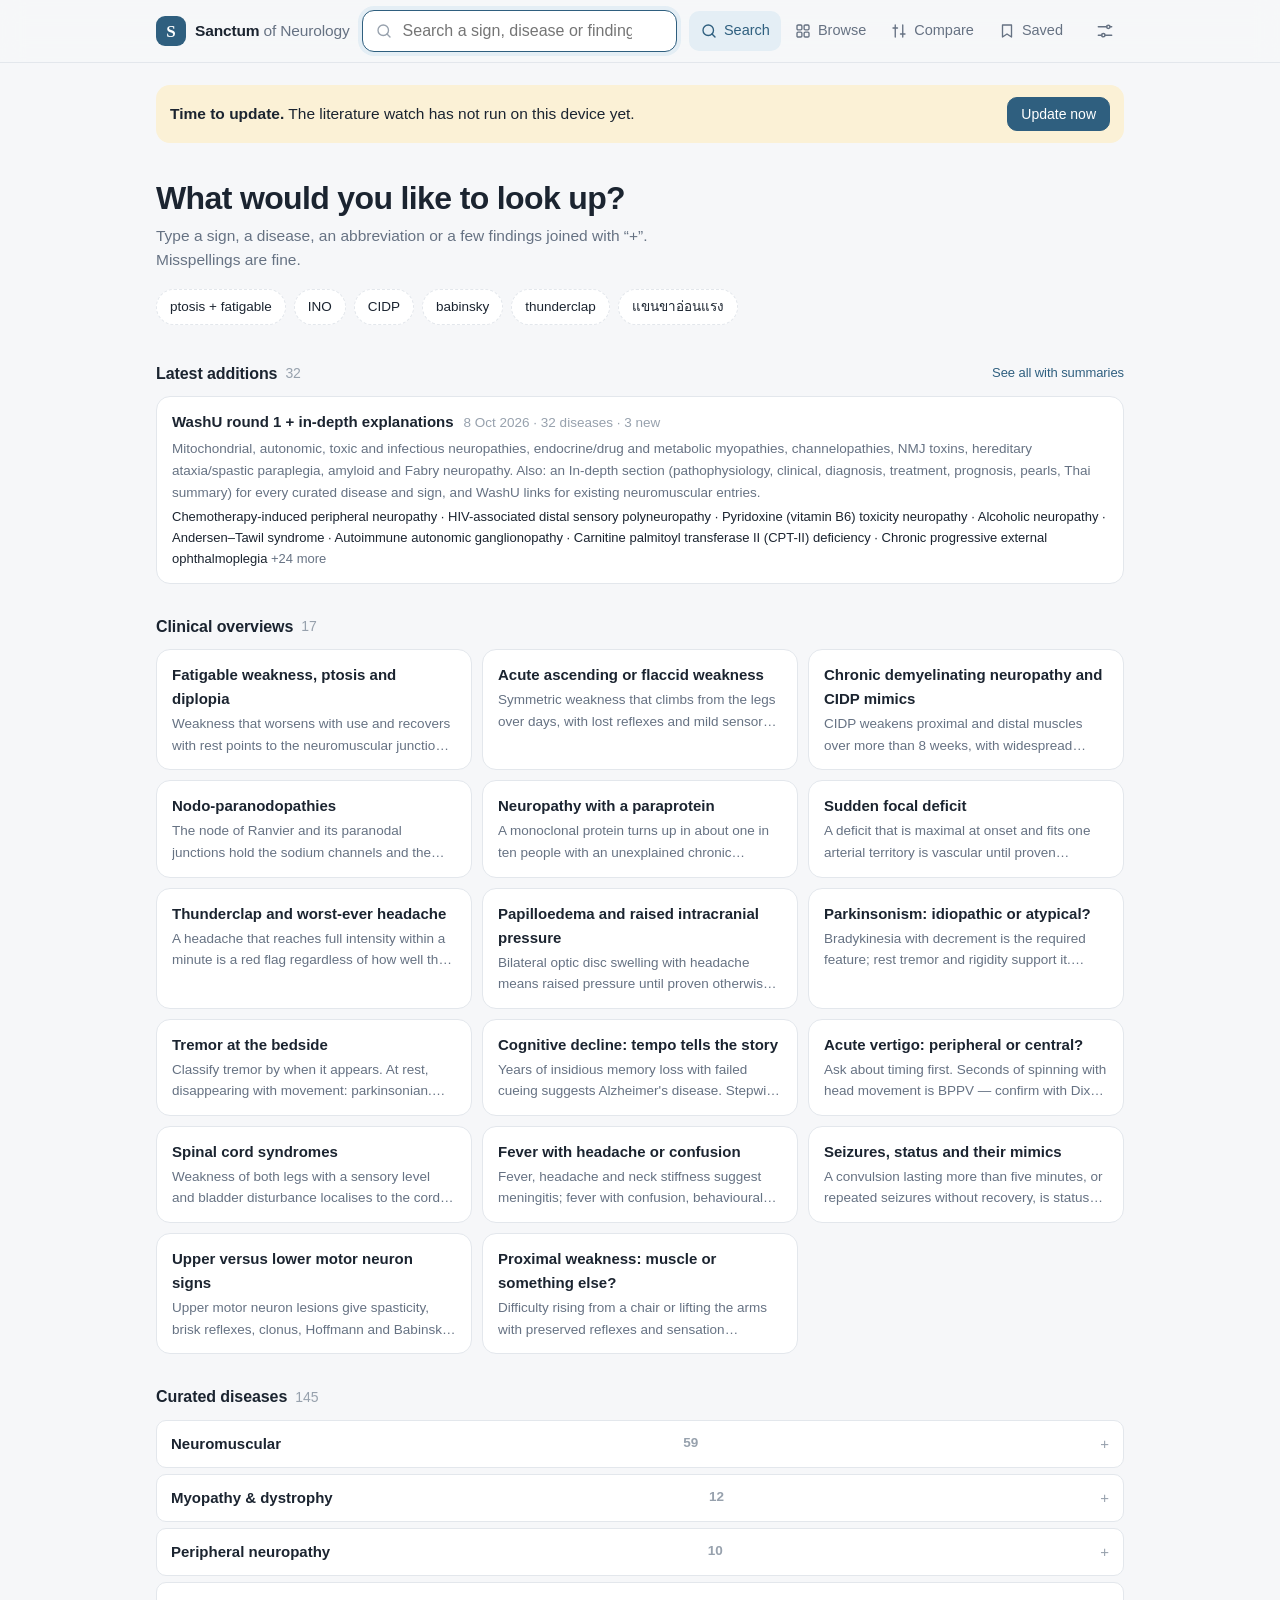
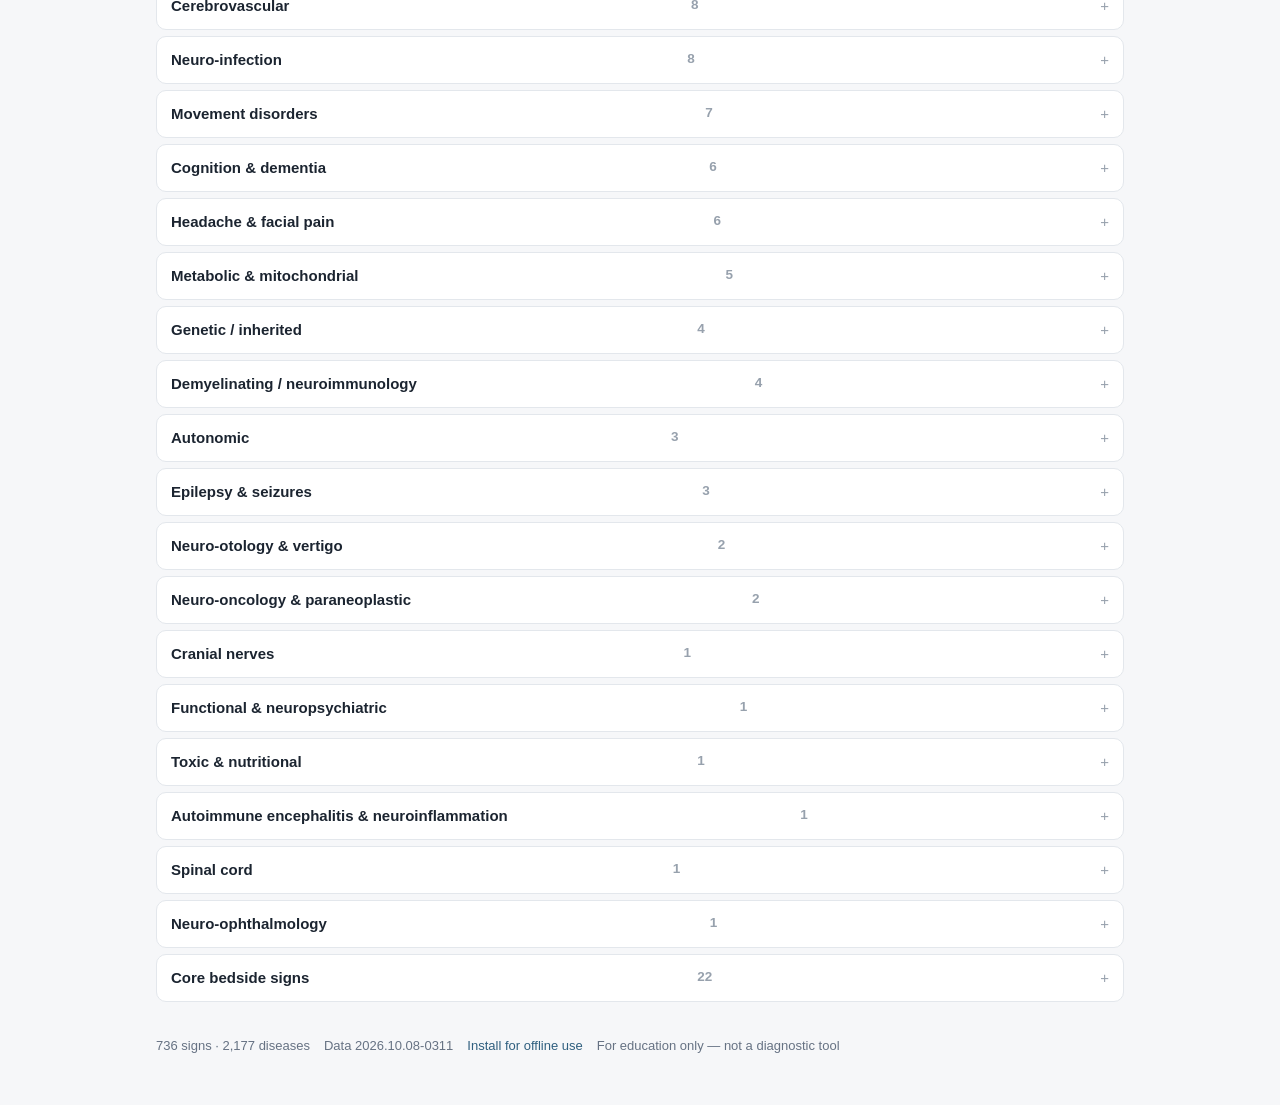
==== Sanctum-site/index.html @ b7eb8f16 "Add files via upload" ====
<!DOCTYPE html>
<html lang="en">
<head>
<meta charset="utf-8">
<meta name="viewport" content="width=device-width, initial-scale=1, viewport-fit=cover">
<title>Sanctum of Neurology</title>
<meta name="description" content="Fast offline lexicon of neurological signs and diseases: definitions, illustrative cases and differentials.">
<meta name="theme-color" content="#f6f7f9" media="(prefers-color-scheme: light)">
<meta name="theme-color" content="#111418" media="(prefers-color-scheme: dark)">
<link rel="manifest" href="manifest.webmanifest">
<link rel="icon" type="image/png" sizes="32x32" href="icons/favicon-32.png">
<link rel="apple-touch-icon" href="icons/apple-touch-icon.png">
<meta name="apple-mobile-web-app-capable" content="yes">
<meta name="mobile-web-app-capable" content="yes">
<meta name="apple-mobile-web-app-title" content="Sanctum">
<link rel="stylesheet" href="app.css">
</head>
<body>
<header class="top">
  <div class="wrap bar">
    <a class="logo" href="#/" aria-label="Sanctum of Neurology — home"><span class="mark" aria-hidden="true">S</span><span class="name">Sanctum<span class="of"> of Neurology</span></span></a>
    <div class="search" role="search">
      <svg class="sicon" viewBox="0 0 24 24" aria-hidden="true"><circle cx="11" cy="11" r="7"/><path d="m20 20-4-4"/></svg>
      <input id="q" type="search" placeholder="Search a sign, disease or findings…" autocomplete="off" autocapitalize="off" spellcheck="false" aria-label="Search the lexicon">
      <button class="clear" id="qclear" aria-label="Clear search" hidden>×</button>
    </div>
    <nav class="nav" aria-label="Sections">
      <a href="#/" data-v="home" class="on"><svg viewBox="0 0 24 24" aria-hidden="true"><circle cx="11" cy="11" r="7"/><path d="m20 20-4-4"/></svg><span>Search</span></a>
      <a href="#/browse/sys" data-v="browse"><svg viewBox="0 0 24 24" aria-hidden="true"><rect x="4" y="4" width="6.5" height="6.5" rx="1.5"/><rect x="13.5" y="4" width="6.5" height="6.5" rx="1.5"/><rect x="4" y="13.5" width="6.5" height="6.5" rx="1.5"/><rect x="13.5" y="13.5" width="6.5" height="6.5" rx="1.5"/></svg><span>Browse</span></a>
      <a href="#/compare" data-v="compare"><svg viewBox="0 0 24 24" aria-hidden="true"><path d="M7 4v16M17 4v16M4 8h6M14 16h6"/></svg><span>Compare</span><i class="n"></i></a>
      <a href="#/saved" data-v="saved"><svg viewBox="0 0 24 24" aria-hidden="true"><path d="M6 4h12v16l-6-4-6 4z"/></svg><span>Saved</span><i class="n"></i></a>
    </nav>
    <a id="alarm" class="alarm" href="#/new" hidden title="New diseases or signs found in recent literature"><svg viewBox="0 0 24 24" aria-hidden="true"><path d="M6 16V11a6 6 0 0 1 12 0v5l2 2H4z"/><path d="M10 20a2 2 0 0 0 4 0"/></svg><span class="txt">New entities!</span><b>0</b></a>
    <a class="iconbtn" href="#/about" data-v="about" title="Settings, updates and sources" aria-label="Settings and about"><svg viewBox="0 0 24 24" aria-hidden="true"><path d="M4 7h10M18 7h2M4 17h4M12 17h8"/><circle cx="16" cy="7" r="2"/><circle cx="10" cy="17" r="2"/></svg></a>
  </div>
</header>
<div class="wrap"><div id="banner" class="banner" hidden></div></div>
<main id="main" class="wrap"><p class="muted loading">Loading lexicon…</p></main>
<script src="app.js"></script>
</body>
</html>
---- Sanctum-site/app.css ----
/* Sanctum of Neurology — friendly, minimal. One reading column; quiet surfaces; colour only where it carries meaning.
   Accent stays Neuro Exam Assistant's slate blue so the two apps feel related. */
:root{
  --bg:#f6f7f9; --surface:#ffffff; --soft:#eef1f5; --soft2:#e6eaf0; --line:#e3e7ec; --ink:#1b2430; --mute:#667283; --faint:#97a1ad;
  --accent:#2f5f7f; --accent-ink:#ffffff; --accent-soft:#e4eef5; --mark:#fdf0bf;
  --draft:#946200; --draft-bg:#fbf1d6; --ok:#23744c; --ok-bg:#dcf2e5; --auto:#6b5ca5; --auto-bg:#eeebf8;
  --alarm:#d0442a; --alarm-ink:#ffffff; --alarm-soft:#fde8e2;
  --shadow:0 1px 2px rgba(20,35,55,.05),0 4px 16px rgba(20,35,55,.06);
  --font:-apple-system,BlinkMacSystemFont,"Segoe UI","Noto Sans Thai","Sarabun",Roboto,"Helvetica Neue",Arial,sans-serif;
  --r:14px; --r-sm:10px; --navh:0px; color-scheme:light;
}
@media (prefers-color-scheme:dark){:root:not([data-theme="light"]){
  --bg:#111418; --surface:#181d23; --soft:#20262e; --soft2:#29303a; --line:#2a313b; --ink:#e6eaef; --mute:#9aa5b2; --faint:#6d7884;
  --accent:#7db3d9; --accent-ink:#0f1418; --accent-soft:#1c2e3c; --mark:#574812;
  --draft:#efc46b; --draft-bg:#352a11; --ok:#86d6a7; --ok-bg:#15301f; --auto:#bdb0ee; --auto-bg:#28243d;
  --alarm:#ff7d60; --alarm-ink:#1a0d09; --alarm-soft:#3a1d16; --shadow:0 1px 2px rgba(0,0,0,.35),0 6px 18px rgba(0,0,0,.25); color-scheme:dark}}
:root[data-theme="dark"]{
  --bg:#111418; --surface:#181d23; --soft:#20262e; --soft2:#29303a; --line:#2a313b; --ink:#e6eaef; --mute:#9aa5b2; --faint:#6d7884;
  --accent:#7db3d9; --accent-ink:#0f1418; --accent-soft:#1c2e3c; --mark:#574812;
  --draft:#efc46b; --draft-bg:#352a11; --ok:#86d6a7; --ok-bg:#15301f; --auto:#bdb0ee; --auto-bg:#28243d;
  --alarm:#ff7d60; --alarm-ink:#1a0d09; --alarm-soft:#3a1d16; --shadow:0 1px 2px rgba(0,0,0,.35),0 6px 18px rgba(0,0,0,.25); color-scheme:dark}

*{box-sizing:border-box}
html,body{margin:0}
body{background:var(--bg);color:var(--ink);font:15.5px/1.6 var(--font);-webkit-text-size-adjust:100%;-webkit-font-smoothing:antialiased}
a{color:var(--accent);text-decoration:none}
a:hover{text-decoration:underline}
button,input,select{font:inherit;color:inherit}
:focus-visible{outline:2px solid var(--accent);outline-offset:2px;border-radius:6px}
[hidden]{display:none!important}
mark{background:var(--mark);color:inherit;border-radius:3px;padding:0 1px}
svg{width:20px;height:20px;fill:none;stroke:currentColor;stroke-width:1.8;stroke-linecap:round;stroke-linejoin:round;flex:none}
.wrap{max-width:1000px;margin:0 auto;padding-inline:16px}
.muted{color:var(--mute)} .small{font-size:13.5px} .faint{color:var(--faint)}

/* ---------------- header ---------------- */
.top{position:sticky;top:env(safe-area-inset-top,0px);z-index:30;background:color-mix(in srgb,var(--bg) 88%,transparent);backdrop-filter:saturate(1.4) blur(12px);-webkit-backdrop-filter:saturate(1.4) blur(12px);border-bottom:1px solid var(--line)}
.bar{display:flex;align-items:center;gap:12px;padding-block:10px}
.logo{display:flex;align-items:center;gap:9px;color:var(--ink);font-weight:650;letter-spacing:-.01em;white-space:nowrap;text-decoration:none!important}
.logo .mark{width:30px;height:30px;border-radius:9px;background:var(--accent);color:var(--accent-ink);display:grid;place-items:center;font:700 17px/1 Georgia,"Times New Roman",serif}
.logo .of{color:var(--mute);font-weight:500}
.search{position:relative;flex:1;min-width:0}
.search .sicon{position:absolute;left:13px;top:50%;transform:translateY(-50%);color:var(--faint);width:18px;height:18px;pointer-events:none}
.search input{width:100%;height:42px;border:1px solid var(--line);border-radius:12px;background:var(--surface);padding:0 40px 0 40px;font-size:16px;transition:border-color .15s,box-shadow .15s}
.search input:focus{outline:none;border-color:var(--accent);box-shadow:0 0 0 4px var(--accent-soft)}
.search input::-webkit-search-cancel-button{-webkit-appearance:none;appearance:none}
.search .clear{position:absolute;right:5px;top:5px;width:32px;height:32px;border:0;border-radius:8px;background:transparent;color:var(--mute);font-size:20px;cursor:pointer}
.search .clear:hover{background:var(--soft)}
.nav{display:flex;gap:2px}
.nav a{position:relative;display:flex;align-items:center;gap:6px;padding:8px 11px;border-radius:10px;color:var(--mute);font-size:14.5px;font-weight:500;text-decoration:none!important;white-space:nowrap}
.nav a svg{width:18px;height:18px}
.nav a:hover{background:var(--soft);color:var(--ink)}
.nav a.on{color:var(--accent);background:var(--accent-soft)}
.nav .n:empty{display:none}
.nav .n{font-style:normal;font-size:11px;font-weight:650;min-width:18px;height:18px;padding:0 5px;border-radius:9px;background:var(--accent);color:var(--accent-ink);display:inline-grid;place-items:center}
.iconbtn{width:38px;height:38px;border-radius:10px;display:grid;place-items:center;color:var(--mute);flex:none}
.iconbtn:hover,.iconbtn.on{background:var(--soft);color:var(--ink)}
.alarm{display:inline-flex;align-items:center;gap:6px;height:34px;padding:0 10px 0 9px;border-radius:17px;background:var(--alarm);color:var(--alarm-ink);font-size:13px;font-weight:650;white-space:nowrap;text-decoration:none!important;flex:none}
.alarm svg{width:17px;height:17px}
.alarm b{background:var(--alarm-ink);color:var(--alarm);border-radius:9px;padding:0 6px;font-size:11.5px;line-height:18px}
@media (prefers-reduced-motion:no-preference){.alarm svg{animation:ring 2.4s ease-in-out infinite;transform-origin:50% 10%}}
@keyframes ring{0%,80%,100%{transform:rotate(0)}84%{transform:rotate(12deg)}88%{transform:rotate(-10deg)}92%{transform:rotate(6deg)}}

/* phone: two-row header, nav moves to a bottom bar */
@media (max-width:760px){
  :root{--navh:60px}
  .top{backdrop-filter:none;-webkit-backdrop-filter:none;background:var(--bg)}   /* a filtered header would trap the fixed bottom bar */
  .bar{flex-wrap:wrap;row-gap:8px}
  .logo .of{display:none}
  .logo{flex:1}
  .search{order:5;flex-basis:100%}
  .alarm .txt{display:none}
  .nav{position:fixed;left:0;right:0;bottom:0;z-index:40;justify-content:space-around;gap:0;background:color-mix(in srgb,var(--surface) 94%,transparent);backdrop-filter:blur(12px);-webkit-backdrop-filter:blur(12px);border-top:1px solid var(--line);padding:6px 6px calc(6px + env(safe-area-inset-bottom,0px))}
  .nav a{flex-direction:column;gap:2px;padding:5px 4px;font-size:11.5px;flex:1;align-items:center;border-radius:10px}
  .nav a.on{background:transparent}
  .nav a svg{width:22px;height:22px}
  .nav .n{position:absolute;top:1px;left:calc(50% + 6px)}
  main{padding-bottom:calc(var(--navh) + 30px + env(safe-area-inset-bottom,0px))!important}
}

/* ---------------- generic ---------------- */
main{padding-block:22px 48px}
.loading{padding:40px 0;text-align:center}
.btn{display:inline-flex;align-items:center;gap:6px;border:1px solid var(--line);background:var(--surface);border-radius:10px;padding:7px 13px;cursor:pointer;font-size:14px;font-weight:500;color:var(--ink);text-decoration:none!important;line-height:1.3}
.btn:hover{border-color:var(--faint)}
.btn svg{width:16px;height:16px}
.btn.primary{background:var(--accent);color:var(--accent-ink);border-color:var(--accent)}
.btn.on{background:var(--accent-soft);border-color:transparent;color:var(--accent)}
.btn.ghost{border-color:transparent;background:transparent;color:var(--mute)}
.btn.ghost:hover{background:var(--soft);color:var(--ink)}
.btn:disabled{opacity:.55;cursor:default}
.actions{display:flex;gap:8px;flex-wrap:wrap;align-items:center}
.chips{display:flex;flex-wrap:wrap;gap:6px}
.chip{display:inline-flex;align-items:center;gap:5px;font-size:13.5px;line-height:1.3;padding:5px 11px;border-radius:999px;background:var(--soft);color:var(--ink);border:0;max-width:100%;text-decoration:none!important;text-align:left}
a.chip:hover,button.chip:hover{background:var(--accent-soft);color:var(--accent)}
button.chip{cursor:pointer}
button.chip.auto{background:transparent;box-shadow:inset 0 0 0 1px var(--line)}
.tag{font-size:12.5px;color:var(--mute);font-weight:500}
.st{display:inline-flex;align-items:center;gap:5px;font-size:12px;font-weight:550;padding:2px 8px;border-radius:999px;white-space:nowrap;line-height:1.5}
.st.draft{background:var(--draft-bg);color:var(--draft)}
.st.reviewed{background:var(--ok-bg);color:var(--ok)}
.st.auto{background:var(--auto-bg);color:var(--auto)}
.st.cur{background:var(--accent-soft);color:var(--accent)}
.dot{width:7px;height:7px;border-radius:50%;background:currentColor;display:inline-block;flex:none}
h2.sec{font-size:16px;font-weight:650;margin:30px 0 10px;display:flex;align-items:center;gap:8px;flex-wrap:wrap;letter-spacing:-.005em}
h2.sec .count{font-weight:500;color:var(--faint);font-size:14px}
h2.sec:first-child{margin-top:0}
.card{background:var(--surface);border:1px solid var(--line);border-radius:var(--r);padding:16px 18px;min-width:0}
.seg{display:inline-flex;gap:2px;padding:3px;border-radius:11px;background:var(--soft);flex-wrap:wrap}
.seg button{border:0;background:transparent;padding:5px 12px;border-radius:8px;cursor:pointer;font-size:13.5px;font-weight:500;color:var(--mute)}
.seg button.on{background:var(--surface);color:var(--ink);box-shadow:0 1px 2px rgba(0,0,0,.08)}
.empty{padding:34px 12px;color:var(--mute);text-align:center}
details>summary{cursor:pointer;list-style:none}
details>summary::-webkit-details-marker{display:none}
.more-toggle{color:var(--accent);font-size:14px;font-weight:500}
code{font:13px ui-monospace,"SF Mono",Menlo,Consolas,monospace;background:var(--soft);padding:1px 6px;border-radius:5px;word-break:break-all}
.grid2{display:grid;grid-template-columns:repeat(auto-fit,minmax(min(100%,290px),1fr));gap:12px}
.banner{display:flex;gap:10px;align-items:center;flex-wrap:wrap;background:var(--accent-soft);border-radius:var(--r);padding:10px 14px;margin-top:14px}
.banner .sp{flex:1}

/* ---------------- home ---------------- */
.hello{padding:18px 0 6px}
.hello h1{font-size:clamp(24px,4.5vw,32px);line-height:1.2;margin:0 0 6px;letter-spacing:-.02em;font-weight:700;text-wrap:balance}
.hello p{margin:0 0 16px;color:var(--mute);max-width:60ch}
.tries{display:flex;flex-wrap:wrap;gap:8px}
.tries button{border:1px dashed var(--line);background:var(--surface);border-radius:999px;padding:6px 13px;cursor:pointer;font-size:13.5px;color:var(--ink)}
.tries button:hover{border-style:solid;border-color:var(--accent);color:var(--accent)}
.alarmbar,.remindbar{display:flex;align-items:center;gap:10px;flex-wrap:wrap;border-radius:var(--r);padding:12px 14px;margin-bottom:18px}
.alarmbar{background:var(--alarm-soft);color:var(--ink)}
.alarmbar b{color:var(--alarm)}
.alarmbar .dot{color:var(--alarm)}
.remindbar{background:var(--draft-bg)}
.alarmbar .sp,.remindbar .sp{flex:1}
.alarmbar .msg,.remindbar>span:first-child{flex:1 1 240px}
.alarmbar .msg .dot{margin-right:2px;vertical-align:middle}
@media (prefers-reduced-motion:no-preference){.alarmbar .dot{animation:pulse 1.4s ease-in-out infinite}}
@keyframes pulse{50%{opacity:.25}}
.arts{display:grid;grid-template-columns:repeat(auto-fill,minmax(min(100%,280px),1fr));gap:10px}
.art{display:block;background:var(--surface);border:1px solid var(--line);border-radius:var(--r);padding:13px 15px;color:var(--ink);text-decoration:none!important;transition:border-color .15s,transform .15s}
.art:hover{border-color:var(--accent)}
.art b{display:block;font-size:15px;font-weight:600;margin-bottom:2px}
.art span{font-size:13.5px;color:var(--mute);display:-webkit-box;-webkit-line-clamp:2;-webkit-box-orient:vertical;overflow:hidden}
.topics{display:flex;flex-direction:column;gap:6px}
.topics details{background:var(--surface);border:1px solid var(--line);border-radius:var(--r-sm)}
.topics summary{padding:11px 14px;display:flex;justify-content:space-between;gap:10px;font-weight:550;font-size:15px}
.topics summary::after{content:"+";color:var(--faint);font-weight:400}
.topics details[open] summary::after{content:"–"}
.topics .chips{padding:0 14px 14px}
.homefoot{margin-top:34px;font-size:13px;color:var(--mute);display:flex;flex-wrap:wrap;gap:6px 14px}

/* ---------------- results ---------------- */
.rescols{display:grid;grid-template-columns:3fr 2fr;gap:22px;align-items:start}
@media (max-width:760px){.rescols{grid-template-columns:1fr}.rescols.one .rescol:not(.show){display:none}}
.restabs{display:none;margin-bottom:12px}
@media (max-width:760px){.restabs{display:inline-flex}}
.res{list-style:none;margin:0;padding:0;display:flex;flex-direction:column;gap:8px}
.res a.item{display:block;background:var(--surface);border:1px solid var(--line);border-radius:var(--r);padding:12px 14px;color:inherit;text-decoration:none!important;min-width:0;transition:border-color .12s,box-shadow .12s}
.res a.item:hover,.res a.item.sel{border-color:var(--accent);box-shadow:var(--shadow)}
.item .nm{font-size:15.5px;font-weight:600;display:flex;gap:8px;align-items:baseline;flex-wrap:wrap;line-height:1.35}
.item .sn{font-size:14px;color:var(--mute);margin-top:3px;display:-webkit-box;-webkit-line-clamp:2;-webkit-box-orient:vertical;overflow:hidden}
.item .ref{margin-top:7px;font-size:12.5px;color:var(--mute);display:flex;gap:6px;align-items:baseline;min-width:0}
.item .ref .rt{display:-webkit-box;-webkit-line-clamp:2;-webkit-box-orient:vertical;overflow:hidden;min-width:0}
.reftag{font-size:11px;font-weight:650;background:var(--accent-soft);color:var(--accent);border-radius:5px;padding:1px 6px;flex:none}
.dym{font-size:14px;margin:0 0 12px;color:var(--mute)}
.more{margin-top:10px}
.summary{background:var(--surface);border:1px solid var(--line);border-radius:var(--r);padding:16px 18px;margin-bottom:22px;box-shadow:var(--shadow)}
.sumhead{display:flex;align-items:center;gap:8px;flex-wrap:wrap}
.sumhead .sp{flex:1}
.summary h2{font-size:20px;line-height:1.3;margin:8px 0 6px;letter-spacing:-.01em;text-wrap:balance}
.summary p{margin:0 0 9px;max-width:72ch}
.summary p.th{color:var(--mute)}
.summary ul{margin:0 0 9px;padding-left:20px;max-width:72ch}
.summary .chips{margin:10px 0 2px}
.summary details summary{margin:2px 0 8px}
.sumrefs{display:flex;gap:8px;align-items:flex-start;margin-top:12px;font-size:13px;color:var(--mute)}
.sumrefs ul{margin:0;padding-left:16px}
.sumbar{margin-bottom:12px}

/* ---------------- entry ---------------- */
.entry{display:grid;grid-template-columns:minmax(0,1fr) 180px;gap:36px;align-items:start}
@media (max-width:860px){.entry{grid-template-columns:minmax(0,1fr)}.rail{display:none}}
.ehead{display:flex;flex-direction:column;gap:8px}
.crumb{font-size:13.5px;color:var(--mute);display:flex;gap:6px;flex-wrap:wrap;align-items:center}
.ehead h1{font-size:clamp(26px,5vw,34px);line-height:1.15;margin:0;letter-spacing:-.02em;font-weight:700;text-wrap:balance}
.aka{font-size:14px;color:var(--mute)}
.ehead .actions{margin-top:4px}
.toolrow{display:flex;justify-content:space-between;align-items:center;gap:10px;flex-wrap:wrap;margin-top:18px}
.def{font-size:17px;line-height:1.65;margin:12px 0 0;max-width:68ch}
.jump{display:flex;gap:6px;flex-wrap:wrap;margin:18px 0 0;padding-bottom:2px}
.jump button{border:0;background:transparent;color:var(--mute);font-size:13.5px;padding:4px 10px;border-radius:8px;cursor:pointer}
.jump button:hover{background:var(--soft);color:var(--ink)}
.glance{display:grid;grid-template-columns:auto 1fr;gap:10px 18px;background:var(--surface);border:1px solid var(--line);border-radius:var(--r);padding:14px 18px;align-items:baseline}
.glance dt{font-size:13.5px;color:var(--mute);display:flex;gap:6px;align-items:center;white-space:nowrap}
.glance dd{margin:0;min-width:0}
@media (max-width:480px){.glance{grid-template-columns:1fr;gap:2px}.glance dd{margin-bottom:10px}}
ul.list{margin:0;padding-left:20px;max-width:70ch}
ul.list li{margin:4px 0}
.prose{max-width:70ch;margin:0}
.case{background:var(--surface);border:1px solid var(--line);border-radius:var(--r);padding:16px 18px;max-width:74ch}
.case dl{display:grid;grid-template-columns:auto 1fr;gap:6px 16px;margin:0}
.case dt{font-size:13.5px;color:var(--mute)}
.case dd{margin:0}
.case .q{margin-top:14px;font-weight:600}
.case .a{margin-top:10px;background:var(--accent-soft);border-radius:10px;padding:10px 13px}
.case .readmore{margin-top:12px;font-size:13.5px;color:var(--mute)}
@media (max-width:480px){.case dl{grid-template-columns:1fr;gap:0}.case dd{margin-bottom:8px}}
.ddx{list-style:none;margin:0;padding:0;display:flex;flex-direction:column;max-width:78ch;background:var(--surface);border:1px solid var(--line);border-radius:var(--r)}
.ddx li{display:grid;grid-template-columns:minmax(0,210px) minmax(0,1fr) auto;gap:4px 16px;padding:11px 14px;border-top:1px solid var(--line);align-items:start}
.ddx li:first-child{border-top:0}
.ddx a{font-weight:600}
.ddx .pt{color:var(--ink)}
.ddx .pt.auto{color:var(--mute);font-size:14px}
.ddx .pair{padding:3px 10px;font-size:12.5px;white-space:nowrap}
@media (max-width:600px){.ddx li{grid-template-columns:1fr}.ddx .pair{justify-self:start}}
.foot{margin-top:38px;padding-top:14px;border-top:1px solid var(--line);font-size:13px;color:var(--mute);display:flex;flex-direction:column;gap:6px}
.rail{position:sticky;top:96px;padding:4px 0}
.rail h4{margin:0 0 10px;font-size:13px;font-weight:600;color:var(--mute)}
.axis{list-style:none;margin:0;padding:0 0 0 14px;border-left:2px solid var(--line);display:flex;flex-direction:column;gap:3px}
.axis li{font-size:12.5px;color:var(--faint);position:relative;padding:1px 0}
.axis li::before{content:"";position:absolute;left:-19px;top:8px;width:8px;height:8px;border-radius:50%;background:var(--bg);border:2px solid var(--line)}
.axis li.on{color:var(--ink);font-weight:600}
.axis li.on::before{background:var(--accent);border-color:var(--accent)}

/* ---------------- compare ---------------- */
.cmpwrap{overflow-x:auto;border:1px solid var(--line);border-radius:var(--r);background:var(--surface)}
table.cmp{border-collapse:collapse;min-width:620px;width:100%;font-size:14px}
.cmp th,.cmp td{border-bottom:1px solid var(--line);padding:11px 12px;vertical-align:top;text-align:left}
.cmp tr:last-child th,.cmp tr:last-child td{border-bottom:0}
.cmp thead th{font-size:15.5px;font-weight:650;background:var(--surface);line-height:1.3}
.cmp tbody th{font-size:13px;font-weight:550;color:var(--mute);width:118px}
.cmp td ul{margin:0;padding-left:16px}
.cmp th.anchor,.cmp td.anchor{background:var(--accent-soft)}
.cmph{display:flex;gap:6px;align-items:flex-start;justify-content:space-between}
.cmp .rm{border:0;background:transparent;color:var(--faint);cursor:pointer;font-size:18px;line-height:1;padding:0 2px;flex:none}
.cmp .rm:hover{color:var(--alarm)}
@media (max-width:600px){table.cmp{min-width:520px;font-size:13.5px}.cmp tbody th{width:84px}.cmp th,.cmp td{padding:9px 9px}}
.quick{display:flex;flex-direction:column;gap:8px;margin-bottom:14px}
.picker{position:relative;max-width:540px}
.picker input{width:100%;height:42px;border:1px solid var(--line);border-radius:12px;background:var(--surface);padding:0 14px}
.picker input:focus{outline:none;border-color:var(--accent);box-shadow:0 0 0 4px var(--accent-soft)}
.pickres{position:absolute;left:0;right:0;top:46px;background:var(--surface);border:1px solid var(--line);border-radius:12px;box-shadow:var(--shadow);z-index:5;max-height:300px;overflow:auto;padding:4px}
.pickres button{display:block;width:100%;text-align:left;border:0;background:transparent;padding:8px 11px;border-radius:8px;cursor:pointer}
.pickres button:hover{background:var(--accent-soft)}

/* ---------------- browse / saved ---------------- */
.groups{display:grid;grid-template-columns:repeat(auto-fill,minmax(min(100%,230px),1fr));gap:8px;margin-top:14px}
.groups a{display:flex;justify-content:space-between;gap:8px;align-items:center;background:var(--surface);border:1px solid var(--line);border-radius:12px;padding:11px 14px;color:var(--ink);text-decoration:none!important}
.groups a:hover{border-color:var(--accent)}
.groups .c{font-size:13px;color:var(--faint);font-variant-numeric:tabular-nums}
.az{display:flex;flex-wrap:wrap;gap:4px;margin:14px 0}
.az a{font-size:13.5px;font-weight:550;width:32px;height:32px;display:inline-grid;place-items:center;border-radius:9px;color:var(--mute);text-decoration:none!important}
.az a:hover{background:var(--soft);color:var(--ink)}
.az a.on{background:var(--accent);color:var(--accent-ink)}
.plain{list-style:none;margin:0;padding:0;columns:2 280px;column-gap:28px}
.plain li{break-inside:avoid;padding:6px 0;border-bottom:1px solid var(--line);display:flex;gap:6px;align-items:baseline;justify-content:space-between}
.back{display:inline-flex;align-items:center;gap:4px;margin:16px 0 0;font-size:14px}

/* ---------------- settings ---------------- */
.settings{display:flex;flex-direction:column;gap:14px;max-width:760px}
.settings .card h3{margin:0 0 4px;font-size:16px;font-weight:650}
.settings .card>p{margin:0 0 12px}
.form{display:flex;flex-direction:column;gap:10px}
.form label{display:flex;flex-direction:column;gap:5px;font-size:13.5px;color:var(--mute)}
.form input[type=url],.form input[type=text]{height:40px;border:1px solid var(--line);border-radius:10px;background:var(--surface);padding:0 12px}
.inst.here{border-color:var(--accent);box-shadow:var(--shadow)}
.inst h3{margin:0 0 8px;font-size:16px}
.inst ol{padding-left:20px;margin:0 0 8px}

/* ---------------- literature watch ---------------- */
.alarmhead{display:flex;align-items:center;gap:10px;flex-wrap:wrap;margin-bottom:6px}
.alarmhead h2{margin:0}
.bulk{display:flex;gap:8px;flex-wrap:wrap;margin:18px 0 -14px}
.alarmhead .sp{flex:1}
.newlist{list-style:none;margin:0;padding:0;display:flex;flex-direction:column;gap:10px}
.newent{background:var(--surface);border:1px solid var(--line);border-radius:var(--r);padding:13px 16px;min-width:0;position:relative}
.newent::before{content:"";position:absolute;left:0;top:14px;bottom:14px;width:3px;border-radius:0 3px 3px 0;background:var(--alarm)}
.newent.accepted::before{background:var(--ok)}
.newent.dismissed{opacity:.7}
.newent.dismissed::before{background:var(--line)}
.newent .nm{font-size:16px;font-weight:600;display:flex;gap:8px;align-items:baseline;flex-wrap:wrap}
.evid{margin:8px 0 10px;padding-left:18px;font-size:14px}
.evid li{margin:3px 0}
.evid a{color:var(--ink);text-decoration:underline;text-decoration-color:var(--line)}

.toast{position:fixed;left:50%;bottom:calc(22px + var(--navh) + env(safe-area-inset-bottom,0px));transform:translateX(-50%);background:var(--ink);color:var(--bg);padding:9px 16px;border-radius:12px;font-size:14px;z-index:60;box-shadow:var(--shadow);max-width:calc(100vw - 32px)}
@media (prefers-reduced-motion:no-preference){.toast{animation:up .18s ease-out}}
@keyframes up{from{transform:translate(-50%,8px);opacity:0}}

/* recently added */
.sec .seclink{margin-left:auto;font-size:13px;font-weight:500}
.recent{display:grid;gap:10px}
.rround{display:block;background:var(--surface);border:1px solid var(--line);border-radius:var(--r);padding:13px 15px;color:var(--ink);text-decoration:none!important}
.rround:hover{border-color:var(--accent)}
.rhead{display:flex;flex-wrap:wrap;align-items:baseline;gap:4px 10px}
.rhead b{font-weight:600;font-size:15px}
.rhead h2{font-size:18px;margin:0}
.rscope{display:block;font-size:13.5px;color:var(--mute);margin:4px 0}
.rnames{display:block;font-size:13px;color:var(--ink);overflow-wrap:anywhere}
.rnames i{color:var(--mute);font-style:normal}
.addround{margin:22px 0 8px;scroll-margin-top:80px}
.addlist{list-style:none;padding:0;margin:10px 0;display:grid;gap:8px}
.addlist li{background:var(--surface);border:1px solid var(--line);border-radius:var(--r);padding:11px 14px}
.aname{display:flex;flex-wrap:wrap;align-items:center;gap:6px;font-weight:600}
.ath{font-size:14px;margin-top:3px}
.adef{font-size:13.5px;color:var(--mute);margin-top:2px}
.ameta{font-size:12.5px;color:var(--mute);margin-top:4px}
/* in depth */
.depth h3{font-size:14.5px;font-weight:650;margin:16px 0 4px}
.depth .thd{background:var(--accent-soft);border-radius:var(--r);padding:12px 14px;font-size:15px;line-height:1.65}
.depth .pearls li::marker{color:var(--accent)}
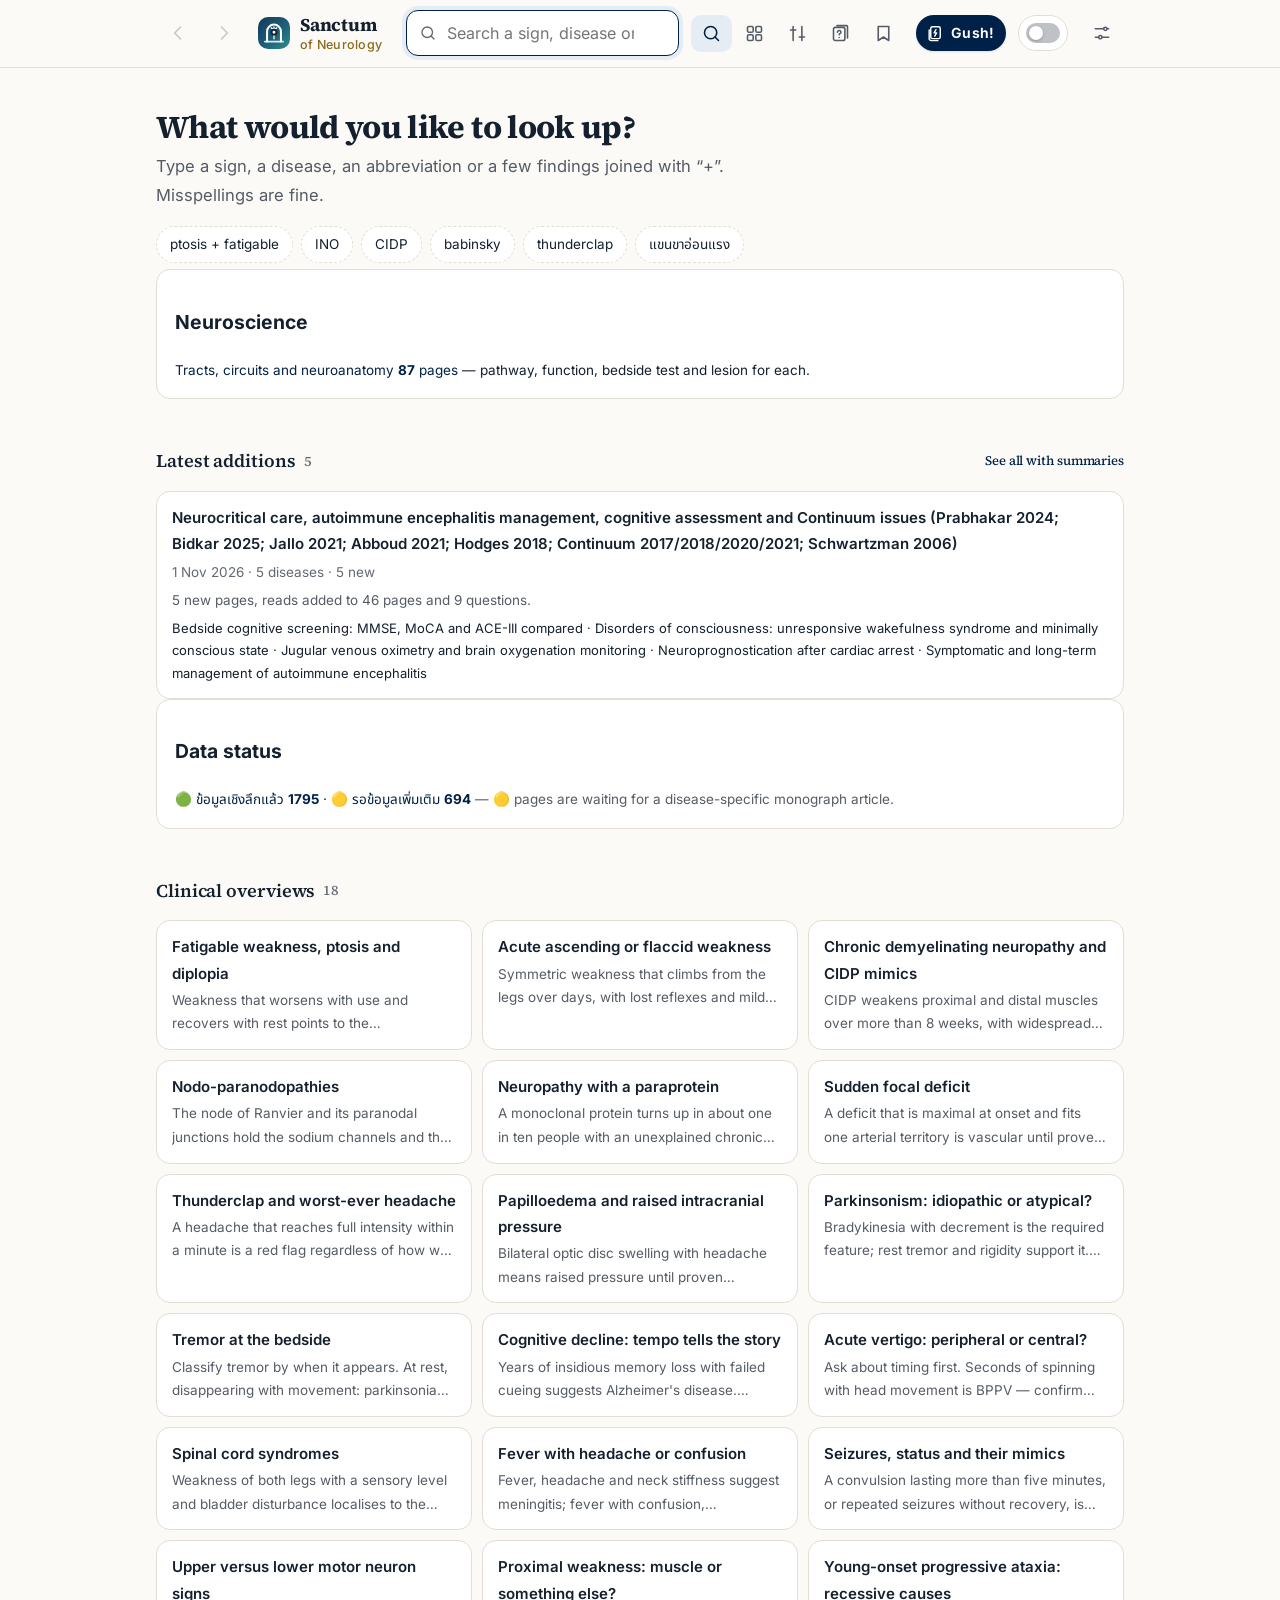
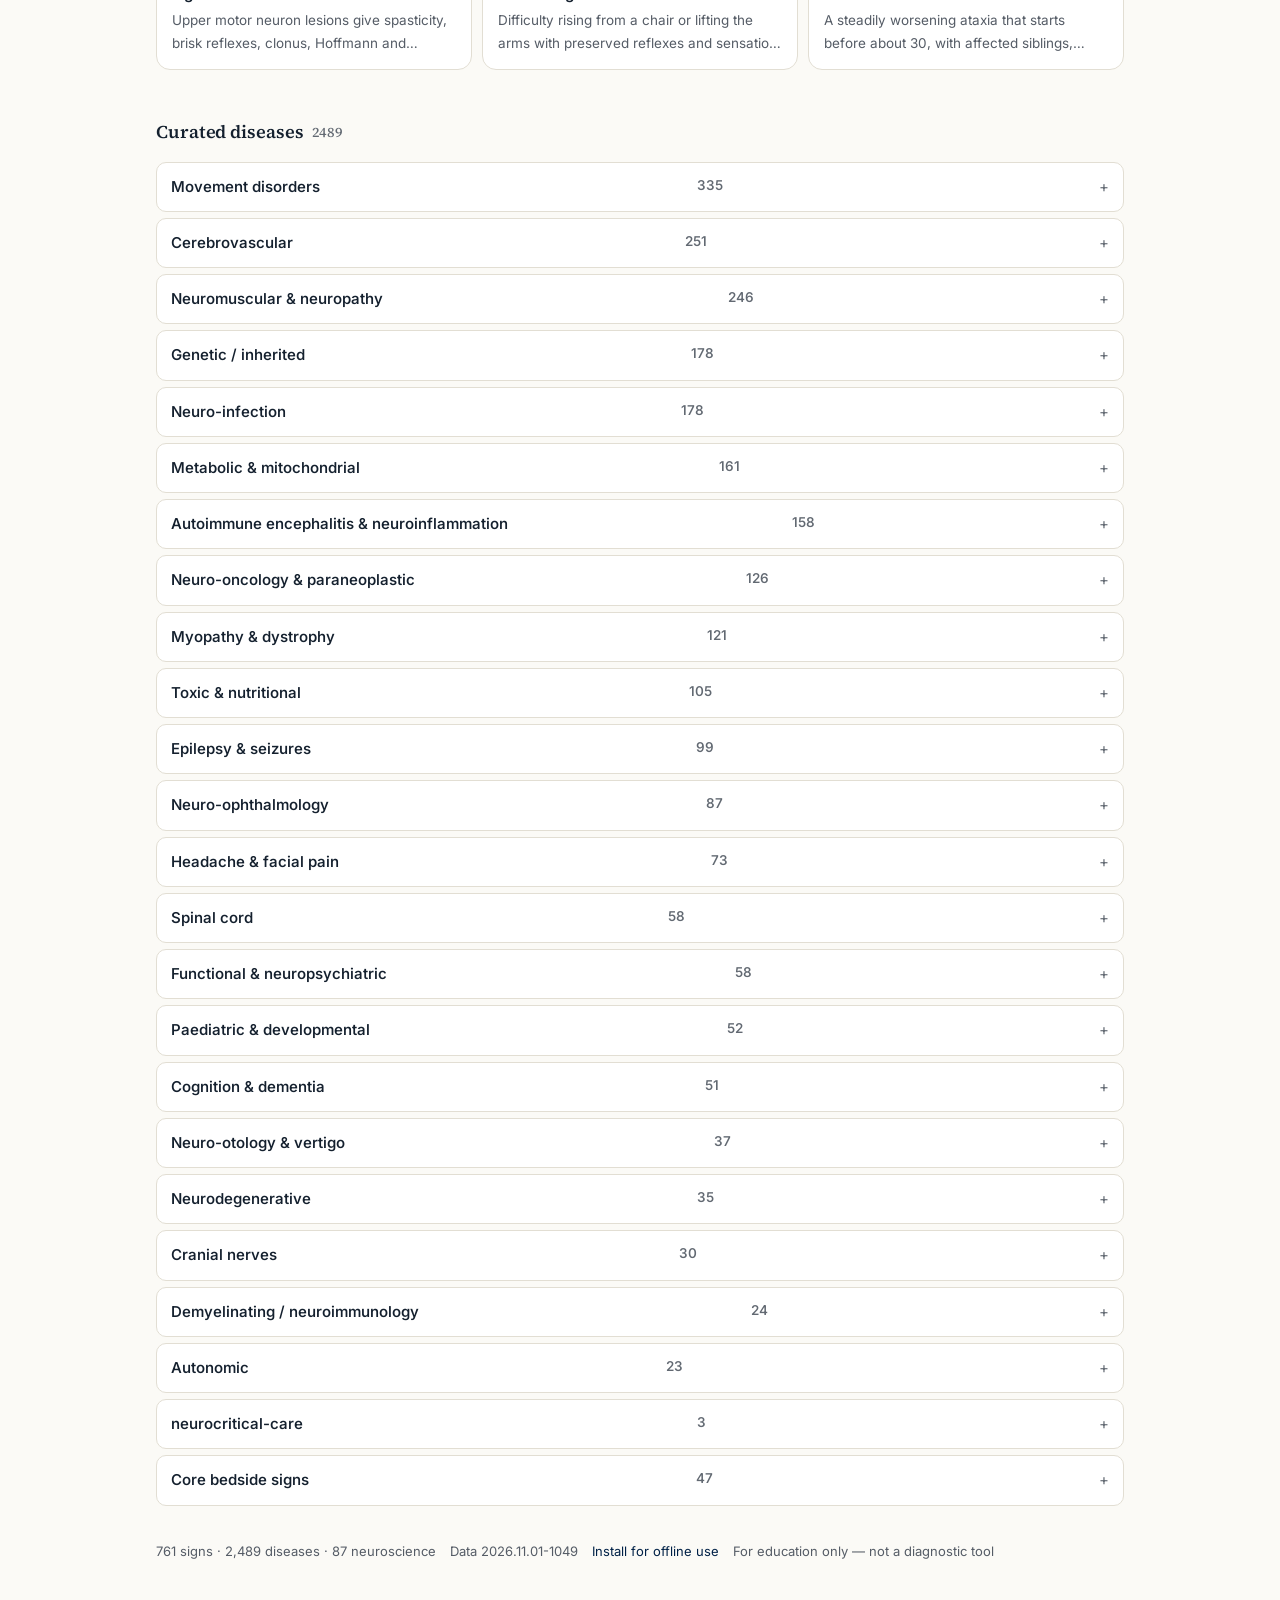
==== commit fc1d3bd9: "Add files via upload" ====
--- a/Sanctum-site/index.html
+++ b/Sanctum-site/index.html
@@ -5,20 +5,22 @@
 <meta name="viewport" content="width=device-width, initial-scale=1, viewport-fit=cover">
 <title>Sanctum of Neurology</title>
 <meta name="description" content="Fast offline lexicon of neurological signs and diseases: definitions, illustrative cases and differentials.">
-<meta name="theme-color" content="#f6f7f9" media="(prefers-color-scheme: light)">
-<meta name="theme-color" content="#111418" media="(prefers-color-scheme: dark)">
+<meta name="theme-color" content="#FBFAF6" media="(prefers-color-scheme: light)">
+<meta name="theme-color" content="#0E1621" media="(prefers-color-scheme: dark)">
 <link rel="manifest" href="manifest.webmanifest">
 <link rel="icon" type="image/png" sizes="32x32" href="icons/favicon-32.png">
 <link rel="apple-touch-icon" href="icons/apple-touch-icon.png">
 <meta name="apple-mobile-web-app-capable" content="yes">
 <meta name="mobile-web-app-capable" content="yes">
 <meta name="apple-mobile-web-app-title" content="Sanctum">
+<script>try{var r=document.documentElement,g=function(k,d){var v=localStorage.getItem('sanctum.'+k);return v==null?d:JSON.parse(v)},t=g('theme','system'),z=g('size','m');r.setAttribute('data-skin',g('skin','oxford'));r.setAttribute('data-layout',g('layout','min')==='max'?'max':'min');if(t!=='system')r.setAttribute('data-theme',t);if(z!=='m')r.setAttribute('data-size',z)}catch(e){document.documentElement.setAttribute('data-skin','oxford')}</script>
 <link rel="stylesheet" href="app.css">
 </head>
 <body>
 <header class="top">
   <div class="wrap bar">
-    <a class="logo" href="#/" aria-label="Sanctum of Neurology — home"><span class="mark" aria-hidden="true">S</span><span class="name">Sanctum<span class="of"> of Neurology</span></span></a>
+    <div class="hist" role="group" aria-label="History"><button type="button" class="iconbtn" id="navback" title="Back (Alt+←)" aria-label="Back" disabled><svg viewBox="0 0 24 24" aria-hidden="true"><path d="M15 5l-7 7 7 7"/></svg></button><button type="button" class="iconbtn" id="navfwd" title="Forward (Alt+→)" aria-label="Forward" disabled><svg viewBox="0 0 24 24" aria-hidden="true"><path d="M9 5l7 7-7 7"/></svg></button></div>
+    <a class="logo" href="#/" aria-label="Sanctum of Neurology — home"><span class="mark" aria-hidden="true"><svg viewBox="0 0 30 30"><path d="M8.5 23V13.6a6.5 6.5 0 0 1 13 0V23" fill="none" stroke="#fff" stroke-width="1.9" stroke-linecap="round"/><path d="M6.5 23h17" stroke="#fff" stroke-opacity=".85" stroke-width="1.7" stroke-linecap="round"/><path d="M15 15.6V20.5M15 12.4l-2.6-2.4M15 12.4V9.2M15 12.4l2.6-2.4" stroke="#fff" stroke-width="1.2" stroke-linecap="round"/><circle cx="15" cy="14.2" r="2.3" fill="#fff"/></svg></span><span class="name"><span class="nm">Sanctum</span><span class="of">of Neurology</span></span></a>
     <div class="search" role="search">
       <svg class="sicon" viewBox="0 0 24 24" aria-hidden="true"><circle cx="11" cy="11" r="7"/><path d="m20 20-4-4"/></svg>
       <input id="q" type="search" placeholder="Search a sign, disease or findings…" autocomplete="off" autocapitalize="off" spellcheck="false" aria-label="Search the lexicon">
@@ -28,9 +30,11 @@
       <a href="#/" data-v="home" class="on"><svg viewBox="0 0 24 24" aria-hidden="true"><circle cx="11" cy="11" r="7"/><path d="m20 20-4-4"/></svg><span>Search</span></a>
       <a href="#/browse/sys" data-v="browse"><svg viewBox="0 0 24 24" aria-hidden="true"><rect x="4" y="4" width="6.5" height="6.5" rx="1.5"/><rect x="13.5" y="4" width="6.5" height="6.5" rx="1.5"/><rect x="4" y="13.5" width="6.5" height="6.5" rx="1.5"/><rect x="13.5" y="13.5" width="6.5" height="6.5" rx="1.5"/></svg><span>Browse</span></a>
       <a href="#/compare" data-v="compare"><svg viewBox="0 0 24 24" aria-hidden="true"><path d="M7 4v16M17 4v16M4 8h6M14 16h6"/></svg><span>Compare</span><i class="n"></i></a>
+      <a href="#/quiz" data-v="quiz"><svg viewBox="0 0 24 24" aria-hidden="true"><rect x="4" y="5" width="13" height="15" rx="2"/><path d="M8 3h11a1 1 0 0 1 1 1v13"/><path d="M8.5 10.5a2 2 0 1 1 2.6 1.9c-.6.2-.6.7-.6 1.1M10.5 16.5v.01"/></svg><span>Quiz</span></a>
       <a href="#/saved" data-v="saved"><svg viewBox="0 0 24 24" aria-hidden="true"><path d="M6 4h12v16l-6-4-6 4z"/></svg><span>Saved</span><i class="n"></i></a>
     </nav>
-    <a id="alarm" class="alarm" href="#/new" hidden title="New diseases or signs found in recent literature"><svg viewBox="0 0 24 24" aria-hidden="true"><path d="M6 16V11a6 6 0 0 1 12 0v5l2 2H4z"/><path d="M10 20a2 2 0 0 0 4 0"/></svg><span class="txt">New entities!</span><b>0</b></a>
+    <a class="gushbtn" href="#/gush" data-v="gush" title="Gush! — swipe flash cards" aria-label="Gush! flash cards"><svg viewBox="0 0 24 24" aria-hidden="true"><rect x="6" y="3.5" width="12" height="15" rx="2.2"/><path d="M4 7.5v11a2.5 2.5 0 0 0 2.5 2.5H15"/><path d="M12.6 7.2l-2.4 4h3.2l-2.4 4"/></svg><span>Gush!</span></a>
+    <button type="button" class="czsw" id="czsw" role="switch" aria-checked="false" title="Cloze it — hide key words on disease and sign pages for active recall"><span class="czsw__track" aria-hidden="true"><span class="czsw__thumb"></span></span><span class="czsw__lbl">Cloze it</span></button>
     <a class="iconbtn" href="#/about" data-v="about" title="Settings, updates and sources" aria-label="Settings and about"><svg viewBox="0 0 24 24" aria-hidden="true"><path d="M4 7h10M18 7h2M4 17h4M12 17h8"/><circle cx="16" cy="7" r="2"/><circle cx="10" cy="17" r="2"/></svg></a>
   </div>
 </header>
--- a/Sanctum-site/app.css
+++ b/Sanctum-site/app.css
@@ -1,28 +1,32 @@
-/* Sanctum of Neurology — friendly, minimal. One reading column; quiet surfaces; colour only where it carries meaning.
-   Accent stays Neuro Exam Assistant's slate blue so the two apps feel related. */
+/* Sanctum of Neurology — calm, bright, minimal (v0.36 redesign). One reading column; quiet surfaces; colour only where it carries meaning.
+   Night mode: deep grey (never pure black) with soft white text. Every text pair is >= 4.5:1. */
+@font-face{font-family:"Inter Sanctum";font-style:normal;font-display:swap;font-weight:100 900;src:url([data-uri]) format("woff2-variations"),url([data-uri]) format("woff2");
+  unicode-range:U+0000-00FF,U+0131,U+0152-0153,U+02BB-02BC,U+02C6,U+02DA,U+02DC,U+0304,U+0308,U+0329,U+2000-206F,U+2074,U+20AC,U+2122,U+2191,U+2193,U+2212,U+2215,U+FEFF,U+FFFD}
+@font-face{font-family:"Noto Sans Thai Sanctum";font-style:normal;font-display:swap;font-weight:100 900;src:url([data-uri]) format("woff2-variations"),url([data-uri]) format("woff2");
+  unicode-range:U+0E01-0E5B,U+200C-200D,U+25CC}
 :root{
-  --bg:#f6f7f9; --surface:#ffffff; --soft:#eef1f5; --soft2:#e6eaf0; --line:#e3e7ec; --ink:#1b2430; --mute:#667283; --faint:#97a1ad;
-  --accent:#2f5f7f; --accent-ink:#ffffff; --accent-soft:#e4eef5; --mark:#fdf0bf;
-  --draft:#946200; --draft-bg:#fbf1d6; --ok:#23744c; --ok-bg:#dcf2e5; --auto:#6b5ca5; --auto-bg:#eeebf8;
+  --bg:#fafaf8; --surface:#ffffff; --soft:#eef1f4; --soft2:#e6eaee; --line:#e3e6ea; --ink:#1a1d21; --mute:#5b636e; --faint:#6a727d;
+  --accent:#1f5f8b; --accent-ink:#ffffff; --accent-soft:#e8f0f6; --mark:#fdf0bf;
+  --draft:#8a5a00; --draft-bg:#fbf1d6; --ok:#22603c; --ok-bg:#e6f2ea; --auto:#6b5ca5; --auto-bg:#eeebf8;
   --alarm:#d0442a; --alarm-ink:#ffffff; --alarm-soft:#fde8e2;
   --shadow:0 1px 2px rgba(20,35,55,.05),0 4px 16px rgba(20,35,55,.06);
-  --font:-apple-system,BlinkMacSystemFont,"Segoe UI","Noto Sans Thai","Sarabun",Roboto,"Helvetica Neue",Arial,sans-serif;
+  --font:"Inter Sanctum","Noto Sans Thai Sanctum",-apple-system,BlinkMacSystemFont,"Segoe UI","Noto Sans Thai","Sarabun",Roboto,"Helvetica Neue",Arial,sans-serif;
   --r:14px; --r-sm:10px; --navh:0px; color-scheme:light;
 }
 @media (prefers-color-scheme:dark){:root:not([data-theme="light"]){
-  --bg:#111418; --surface:#181d23; --soft:#20262e; --soft2:#29303a; --line:#2a313b; --ink:#e6eaef; --mute:#9aa5b2; --faint:#6d7884;
-  --accent:#7db3d9; --accent-ink:#0f1418; --accent-soft:#1c2e3c; --mark:#574812;
-  --draft:#efc46b; --draft-bg:#352a11; --ok:#86d6a7; --ok-bg:#15301f; --auto:#bdb0ee; --auto-bg:#28243d;
+  --bg:#16191d; --surface:#1e2227; --soft:#262b31; --soft2:#2e343b; --line:#2c3238; --ink:#e4e6e9; --mute:#a3abb5; --faint:#8a939e;
+  --accent:#8cb8da; --accent-ink:#16191d; --accent-soft:#24333f; --mark:#574812;
+  --draft:#efc46b; --draft-bg:#352a11; --ok:#7fc79a; --ok-bg:#1f3328; --auto:#bdb0ee; --auto-bg:#28243d;
   --alarm:#ff7d60; --alarm-ink:#1a0d09; --alarm-soft:#3a1d16; --shadow:0 1px 2px rgba(0,0,0,.35),0 6px 18px rgba(0,0,0,.25); color-scheme:dark}}
 :root[data-theme="dark"]{
-  --bg:#111418; --surface:#181d23; --soft:#20262e; --soft2:#29303a; --line:#2a313b; --ink:#e6eaef; --mute:#9aa5b2; --faint:#6d7884;
-  --accent:#7db3d9; --accent-ink:#0f1418; --accent-soft:#1c2e3c; --mark:#574812;
-  --draft:#efc46b; --draft-bg:#352a11; --ok:#86d6a7; --ok-bg:#15301f; --auto:#bdb0ee; --auto-bg:#28243d;
+  --bg:#16191d; --surface:#1e2227; --soft:#262b31; --soft2:#2e343b; --line:#2c3238; --ink:#e4e6e9; --mute:#a3abb5; --faint:#8a939e;
+  --accent:#8cb8da; --accent-ink:#16191d; --accent-soft:#24333f; --mark:#574812;
+  --draft:#efc46b; --draft-bg:#352a11; --ok:#7fc79a; --ok-bg:#1f3328; --auto:#bdb0ee; --auto-bg:#28243d;
   --alarm:#ff7d60; --alarm-ink:#1a0d09; --alarm-soft:#3a1d16; --shadow:0 1px 2px rgba(0,0,0,.35),0 6px 18px rgba(0,0,0,.25); color-scheme:dark}
 
 *{box-sizing:border-box}
 html,body{margin:0}
-body{background:var(--bg);color:var(--ink);font:15.5px/1.6 var(--font);-webkit-text-size-adjust:100%;-webkit-font-smoothing:antialiased}
+body{background:var(--bg);color:var(--ink);font:16.5px/1.6 var(--font);font-optical-sizing:auto;-webkit-text-size-adjust:100%;-webkit-font-smoothing:antialiased}
 a{color:var(--accent);text-decoration:none}
 a:hover{text-decoration:underline}
 button,input,select{font:inherit;color:inherit}
@@ -36,12 +40,22 @@
 /* ---------------- header ---------------- */
 .top{position:sticky;top:env(safe-area-inset-top,0px);z-index:30;background:color-mix(in srgb,var(--bg) 88%,transparent);backdrop-filter:saturate(1.4) blur(12px);-webkit-backdrop-filter:saturate(1.4) blur(12px);border-bottom:1px solid var(--line)}
 .bar{display:flex;align-items:center;gap:12px;padding-block:10px}
-.logo{display:flex;align-items:center;gap:9px;color:var(--ink);font-weight:650;letter-spacing:-.01em;white-space:nowrap;text-decoration:none!important}
-.logo .mark{width:30px;height:30px;border-radius:9px;background:var(--accent);color:var(--accent-ink);display:grid;place-items:center;font:700 17px/1 Georgia,"Times New Roman",serif}
-.logo .of{color:var(--mute);font-weight:500}
+.logo{display:flex;align-items:center;gap:10px;padding:5px 12px 5px 5px;margin-left:-5px;border-radius:14px;color:var(--ink);white-space:nowrap;text-decoration:none!important;transition:background-color .2s ease}
+.logo .mark{width:32px;height:32px;border-radius:10px;background:linear-gradient(135deg,#123a5a,#1d5f78 55%,#2f8f8a);display:grid;place-items:center;flex:none;transition:transform .25s ease,box-shadow .25s ease}
+.logo .mark svg{width:32px;height:32px;display:block}
+.logo .name{display:flex;flex-direction:column;line-height:1.1}
+.logo .nm{position:relative;align-self:flex-start;font-size:18px;font-weight:700;letter-spacing:-.01em}
+.logo .nm::after{content:"";position:absolute;left:0;right:0;bottom:-2px;height:2px;border-radius:2px;background:var(--accent);transform:scaleX(0);transform-origin:left;transition:transform .28s ease}
+.logo .of{font-size:12.5px;font-weight:500;color:var(--mute);letter-spacing:.02em;margin-top:3px;transition:color .2s ease}
+.logo:hover,.logo:focus-visible{background:var(--accent-soft);outline:none}
+.logo:hover .mark,.logo:focus-visible .mark{transform:translateY(-1px) scale(1.05);box-shadow:0 4px 12px rgba(31,95,139,.22)}
+.logo:hover .nm::after,.logo:focus-visible .nm::after{transform:scaleX(1)}
+.logo:hover .of,.logo:focus-visible .of{color:var(--accent)}
+@media (prefers-reduced-motion:reduce){.logo .mark,.logo .nm::after{transition:none}.logo:hover .mark,.logo:focus-visible .mark{transform:none}}
+@media (hover:none){.logo:hover{background:transparent}.logo:hover .mark{transform:none;box-shadow:none}.logo:hover .nm::after{transform:scaleX(0)}.logo:hover .of{color:var(--mute)}}
 .search{position:relative;flex:1;min-width:0}
 .search .sicon{position:absolute;left:13px;top:50%;transform:translateY(-50%);color:var(--faint);width:18px;height:18px;pointer-events:none}
-.search input{width:100%;height:42px;border:1px solid var(--line);border-radius:12px;background:var(--surface);padding:0 40px 0 40px;font-size:16px;transition:border-color .15s,box-shadow .15s}
+.search input{width:100%;height:46px;border:1px solid var(--line);border-radius:12px;background:var(--surface);padding:0 40px 0 40px;font-size:16px;transition:border-color .15s,box-shadow .15s}
 .search input:focus{outline:none;border-color:var(--accent);box-shadow:0 0 0 4px var(--accent-soft)}
 .search input::-webkit-search-cancel-button{-webkit-appearance:none;appearance:none}
 .search .clear{position:absolute;right:5px;top:5px;width:32px;height:32px;border:0;border-radius:8px;background:transparent;color:var(--mute);font-size:20px;cursor:pointer}
@@ -53,7 +67,7 @@
 .nav a.on{color:var(--accent);background:var(--accent-soft)}
 .nav .n:empty{display:none}
 .nav .n{font-style:normal;font-size:11px;font-weight:650;min-width:18px;height:18px;padding:0 5px;border-radius:9px;background:var(--accent);color:var(--accent-ink);display:inline-grid;place-items:center}
-.iconbtn{width:38px;height:38px;border-radius:10px;display:grid;place-items:center;color:var(--mute);flex:none}
+.iconbtn{width:44px;height:44px;border-radius:10px;display:grid;place-items:center;color:var(--mute);flex:none}
 .iconbtn:hover,.iconbtn.on{background:var(--soft);color:var(--ink)}
 .alarm{display:inline-flex;align-items:center;gap:6px;height:34px;padding:0 10px 0 9px;border-radius:17px;background:var(--alarm);color:var(--alarm-ink);font-size:13px;font-weight:650;white-space:nowrap;text-decoration:none!important;flex:none}
 .alarm svg{width:17px;height:17px}
@@ -66,8 +80,11 @@
   :root{--navh:60px}
   .top{backdrop-filter:none;-webkit-backdrop-filter:none;background:var(--bg)}   /* a filtered header would trap the fixed bottom bar */
   .bar{flex-wrap:wrap;row-gap:8px}
-  .logo .of{display:none}
-  .logo{flex:1}
+  .bar{gap:6px}
+  .logo{flex:1 1 0;min-width:0;padding-right:6px}
+  .logo .name{min-width:0}
+  .logo .nm,.logo .of{max-width:100%;overflow:hidden;text-overflow:ellipsis}
+  .bar>.iconbtn{width:42px;height:42px}
   .search{order:5;flex-basis:100%}
   .alarm .txt{display:none}
   .nav{position:fixed;left:0;right:0;bottom:0;z-index:40;justify-content:space-around;gap:0;background:color-mix(in srgb,var(--surface) 94%,transparent);backdrop-filter:blur(12px);-webkit-backdrop-filter:blur(12px);border-top:1px solid var(--line);padding:6px 6px calc(6px + env(safe-area-inset-bottom,0px))}
@@ -149,10 +166,12 @@
 .homefoot{margin-top:34px;font-size:13px;color:var(--mute);display:flex;flex-wrap:wrap;gap:6px 14px}
 
 /* ---------------- results ---------------- */
-.rescols{display:grid;grid-template-columns:3fr 2fr;gap:22px;align-items:start}
-@media (max-width:760px){.rescols{grid-template-columns:1fr}.rescols.one .rescol:not(.show){display:none}}
+.rescols{display:grid;grid-template-columns:minmax(0,1fr) minmax(0,1fr) minmax(0,1fr);gap:20px;align-items:start}
+.rescol{min-width:0}
+.rescol>h2.sec{margin-top:0}
+@media (max-width:979px){.rescols{grid-template-columns:1fr}.rescols.one .rescol:not(.show){display:none}}
 .restabs{display:none;margin-bottom:12px}
-@media (max-width:760px){.restabs{display:inline-flex}}
+@media (max-width:979px){.restabs{display:inline-flex}}
 .res{list-style:none;margin:0;padding:0;display:flex;flex-direction:column;gap:8px}
 .res a.item{display:block;background:var(--surface);border:1px solid var(--line);border-radius:var(--r);padding:12px 14px;color:inherit;text-decoration:none!important;min-width:0;transition:border-color .12s,box-shadow .12s}
 .res a.item:hover,.res a.item.sel{border-color:var(--accent);box-shadow:var(--shadow)}
@@ -308,3 +327,333 @@
 .depth h3{font-size:14.5px;font-weight:650;margin:16px 0 4px}
 .depth .thd{background:var(--accent-soft);border-radius:var(--r);padding:12px 14px;font-size:15px;line-height:1.65}
 .depth .pearls li::marker{color:var(--accent)}
+
+/* quiz & flashcards */
+.qzbar{display:flex;flex-wrap:wrap;align-items:center;gap:10px 14px;margin:6px 0 16px}
+.qzsel{display:flex;align-items:center;gap:6px;font-size:14px;color:var(--mute)}
+.qzsel select{font:inherit;font-size:14px;padding:6px 8px;border:1px solid var(--line);border-radius:8px;background:var(--surface);color:var(--ink);max-width:62vw}
+.qzstat{font-size:13px;color:var(--mute);margin-left:auto}
+.qzopts{display:grid;gap:8px;margin-top:10px}
+.qzopt{font:inherit;text-align:left;padding:11px 14px;border:1px solid var(--line);border-radius:10px;background:var(--surface);color:var(--ink);cursor:pointer}
+.qzopt:hover:not([disabled]){border-color:var(--accent)}
+.qzopt.right{border-color:var(--ok);background:var(--ok-bg);color:var(--ok);font-weight:600}
+.qzopt.wrong{border-color:#c0392b;background:rgba(192,57,43,.08)}
+.qzopt[disabled]{cursor:default}
+.qzans{margin-top:14px;padding-top:12px;border-top:1px solid var(--line)}
+.qzdx{display:grid;gap:2px;margin-bottom:6px}
+.qzdx a{font-size:17px}
+.qzact{display:flex;flex-wrap:wrap;align-items:center;gap:8px;margin-top:14px}
+
+/* source support box under In depth */
+.srcbox{margin-top:18px;padding:12px 14px;border:1px dashed var(--line);border-radius:var(--r)}
+.srch{display:flex;flex-wrap:wrap;align-items:center;gap:6px 10px;margin-bottom:4px}
+.quiz .ehead{margin-bottom:0}
+.quiz .ehead p{margin:6px 0 0}
+.quiz .qzbar{margin:10px 0 14px}
+@media (max-width:760px){.quiz .qzstat{margin-left:0;width:100%}}
+
+.case.bd{margin-bottom:12px}.case.bd .opts{margin:8px 0 4px 22px;padding:0}.case.bd .opts li{margin:3px 0}
+.st.ds{text-decoration:none}.st.ds.g{background:var(--ok-bg);color:var(--ok)}.st.ds.y{background:var(--draft-bg);color:var(--draft)}.sdot{font-size:11px;margin-right:5px}
+
+/* changelog page: single column under the heading */
+.entry.added{display:block}
+.entry.added .addlist{grid-template-columns:repeat(auto-fill,minmax(min(100%,360px),1fr))}
+/* larger screens: scale the whole interface and content */
+@media (min-width:1400px){body{zoom:1.1}}
+@media (min-width:1700px){body{zoom:1.25}}
+@media (min-width:2100px){body{zoom:1.5}}
+@media (min-width:2800px){body{zoom:2}}
+
+.hist{display:flex;gap:2px;flex:none}
+.hist .iconbtn{border:0;background:transparent;cursor:pointer}
+.hist .iconbtn svg{width:20px;height:20px;fill:none;stroke:currentColor;stroke-width:2;stroke-linecap:round;stroke-linejoin:round}
+.hist .iconbtn:disabled{opacity:.3;cursor:default}
+.hist .iconbtn:disabled:hover{background:transparent;color:var(--mute)}
+@media (max-width:640px){.hist .iconbtn{width:34px;height:34px}}
+.kbfix{display:flex;flex-wrap:wrap;gap:6px;align-items:center;padding:10px 12px;border:1px solid var(--line);border-radius:var(--r-sm);background:var(--soft)}
+.kbfix .chip{display:inline-block;padding:3px 10px;border:1px solid var(--line);border-radius:999px;background:var(--surface);font-size:13px}
+
+.nspath{list-style:none;padding:0;margin:8px 0;display:flex;flex-direction:column;gap:0;counter-reset:st}
+.nspath li{position:relative;padding:8px 12px 12px 34px;border-left:2px solid var(--line, #d0d7de);margin-left:10px}
+.nspath li::before{counter-increment:st;content:counter(st);position:absolute;left:-12px;top:6px;width:22px;height:22px;border-radius:50%;background:var(--accent);color:var(--accent-ink);font-size:12px;font-weight:700;display:grid;place-items:center}
+.nspath li:last-child{border-left-color:transparent}
+.nspath li b{display:block;font-size:13px;text-transform:uppercase;letter-spacing:.04em;color:var(--mute, #667)}
+.nspath li span{display:block}
+table.nsles{width:100%;border-collapse:collapse;font-size:14px}
+table.nsles th,table.nsles td{padding:7px 10px;border-bottom:1px solid var(--line, #d0d7de);text-align:left;vertical-align:top}
+table.nsles th{font-size:12px;text-transform:uppercase;letter-spacing:.04em;color:var(--mute, #667)}
+#main.wrap:has(.rescols){max-width:1280px}
+
+/* ---------------- Gush! swipe flash cards ---------------- */
+.gushbtn{display:inline-flex;align-items:center;gap:6px;height:36px;padding:0 12px 0 10px;border-radius:999px;background:var(--accent);color:var(--accent-ink);font-weight:650;font-size:14px;letter-spacing:.01em;white-space:nowrap;flex:none;text-decoration:none!important;box-shadow:0 1px 2px rgba(0,0,0,.12)}
+.gushbtn svg{width:19px;height:19px;fill:none;stroke:currentColor;stroke-width:1.8;stroke-linecap:round;stroke-linejoin:round}
+.gushbtn:hover{filter:brightness(1.08)}
+.gushbtn.on{outline:2px solid var(--accent-soft);outline-offset:2px}
+@media (max-width:380px){.gushbtn span{display:none}.gushbtn{padding:0 9px}}
+.gushset .card{margin-bottom:14px}
+.gchecks{display:grid;grid-template-columns:repeat(auto-fill,minmax(150px,1fr));gap:8px}
+.gchecks.sys .gchk{padding:7px 9px;font-size:13.5px}
+.gchk{display:flex;gap:10px;align-items:flex-start;padding:9px 11px;border:1px solid var(--line);border-radius:10px;background:var(--surface);cursor:pointer;min-width:0}
+.gchk:has(input:checked){border-color:var(--accent);background:var(--accent-soft)}
+.gchk input{margin-top:3px;accent-color:var(--accent);width:17px;height:17px;flex:none}
+.gchk span{display:flex;flex-direction:column;min-width:0;line-height:1.3}
+.gchk small{color:var(--mute);font-size:12px}
+.gchk.wide{max-width:520px}
+.gstart{position:sticky;bottom:calc(var(--navh,0px) + env(safe-area-inset-bottom,0px) + 8px);z-index:5;display:flex;flex-direction:column;gap:6px;align-items:stretch;margin:6px 0 4px;padding:10px;background:var(--surface);border:1px solid var(--line);border-radius:16px;box-shadow:0 6px 20px rgba(0,0,0,.08)}
+.gstart .small{text-align:center}
+.btn.big{font-size:16px;padding:12px 22px;border-radius:12px}
+.btn[disabled]{opacity:.5;cursor:not-allowed}
+.linkbtn{border:0;background:none;color:var(--accent);padding:0;font:inherit;cursor:pointer;text-decoration:underline}
+html.gushing,html.gushing body{overflow:hidden;overscroll-behavior:none}
+#gush{position:fixed;inset:0;z-index:100;background:var(--bg);display:flex;flex-direction:column}
+#gush[hidden]{display:none}
+.gtop{display:flex;align-items:center;gap:10px;padding:calc(8px + env(safe-area-inset-top,0px)) 16px 8px;border-bottom:1px solid var(--line);background:var(--bg)}
+.gtop .sp{flex:1}
+.gbrand{font-weight:750;color:var(--accent);letter-spacing:.01em}
+.gprog{font-size:13px;color:var(--mute);font-variant-numeric:tabular-nums}
+.gset{font-size:14px}
+.gx{font-size:24px;line-height:1;border:0;background:none;cursor:pointer}
+.gfeed{flex:1;overflow-y:auto;scroll-snap-type:y mandatory;overscroll-behavior:contain;-webkit-overflow-scrolling:touch;scrollbar-width:none}
+.gfeed::-webkit-scrollbar{display:none}
+.gslide{height:100%;scroll-snap-align:start;scroll-snap-stop:always;display:grid;place-items:center;padding:14px 16px calc(14px + env(safe-area-inset-bottom,0px));box-sizing:border-box}
+.gcard{position:relative;width:min(100%,540px);height:min(100%,660px);perspective:1400px;cursor:pointer;outline:none;-webkit-tap-highlight-color:transparent}
+.gcard:focus-visible .gface{box-shadow:0 0 0 3px var(--accent)}
+.gface{position:absolute;inset:0;border-radius:20px;border:1px solid var(--line);background:var(--surface);box-shadow:0 8px 28px rgba(0,0,0,.08);padding:22px 22px 18px;display:flex;flex-direction:column;overflow:auto;backface-visibility:hidden;-webkit-backface-visibility:hidden;transition:transform .5s cubic-bezier(.3,.7,.2,1)}
+.gback{transform:rotateY(180deg)}
+.gcard.flip .gfront{transform:rotateY(-180deg)}
+.gcard.flip .gback{transform:rotateY(0)}
+@media (prefers-reduced-motion:reduce){.gface{transition:none}}
+.gfront{justify-content:center;text-align:center;background:linear-gradient(160deg,var(--surface) 0%,var(--accent-soft) 160%)}
+.gtag{font-size:12px;font-weight:650;text-transform:uppercase;letter-spacing:.06em;color:var(--accent);margin-bottom:10px}
+.gfront .gtag{position:absolute;top:20px;left:0;right:0}
+.gname{font-size:clamp(24px,6.4vw,34px);line-height:1.2;margin:0 0 8px;letter-spacing:-.01em;text-wrap:balance}
+.gname.sm{font-size:clamp(20px,5vw,25px)}
+.gth{color:var(--mute);font-size:15px}
+.gq{margin-top:22px;color:var(--mute);font-size:15px}
+.gcase{text-align:left;font-size:15.5px;line-height:1.55}
+.gcase p{margin:0 0 8px}
+.ghint{position:absolute;bottom:16px;left:0;right:0;font-size:12.5px;color:var(--faint)}
+.gmeta{font-size:13px;color:var(--mute);margin-bottom:8px}
+.gfn{margin:4px 0 6px;font-size:15px}
+.gfeat{margin:8px 0 14px;padding-left:20px;font-size:15px;line-height:1.48}
+@media (max-width:400px){.gface{padding:18px 16px 14px}.gfeat{font-size:14.5px}.gfeat li{margin-bottom:5px}}
+.gfeat li{margin-bottom:7px}
+.gfeat li::marker{color:var(--accent)}
+.ggrade{display:flex;gap:8px;margin-top:auto;padding-top:6px}
+.ggrade .btn{flex:1;justify-content:center;padding:11px 8px;font-size:14.5px;border-radius:12px}
+.gcard.graded .ggrade{opacity:.6}
+.gtagrow{display:flex;justify-content:space-between;align-items:baseline;gap:10px}
+.gopen{font-size:13px;text-transform:none;letter-spacing:0;font-weight:500}
+.gsumcard{width:min(100%,520px);text-align:center;background:var(--surface);border:1px solid var(--line);border-radius:20px;padding:26px 22px}
+.gsumcard h2{margin:0 0 10px;font-size:24px}
+.gbig{display:flex;justify-content:center;gap:16px;flex-wrap:wrap;font-size:14px;color:var(--mute)}
+.gbig b{display:block;font-size:26px;color:var(--ink)}
+.gsum.done .ggrade{display:none}
+/* Pick up the pace */
+.gpace{display:flex;flex-wrap:wrap;align-items:center;gap:10px;margin-top:10px}
+.gpace .seg button[disabled]{opacity:.45;cursor:not-allowed}
+.gpacetag{font-size:12.5px;font-weight:650;color:var(--alarm);background:var(--alarm-soft);border-radius:999px;padding:2px 9px}
+.gtimer{position:absolute;top:0;left:0;right:0;height:5px;background:var(--soft2);border-radius:20px 20px 0 0;overflow:hidden}
+.gtimer i{position:absolute;inset:0;background:var(--accent);transform-origin:left center}
+.gtimer.hurry i{background:var(--alarm)}
+.gcard .gtimer{overflow:visible}
+.gtimer i{border-radius:20px 0 0 0}
+.gcard .gtimer b{position:absolute;display:grid;place-items:center;top:12px;right:14px;min-width:34px;height:34px;border-radius:999px;background:var(--accent-soft);color:var(--accent);font-size:16px;font-variant-numeric:tabular-nums}
+.gcard .gtimer.hurry b{background:var(--alarm-soft);color:var(--alarm)}
+@media (prefers-reduced-motion:no-preference){.gcard .gtimer.hurry b{animation:gpulse .5s ease-in-out infinite alternate}}
+@keyframes gpulse{to{transform:scale(1.12)}}
+.gslow{align-self:center;margin:-4px 0 10px;padding:5px 16px;border-radius:999px;background:var(--alarm);color:var(--alarm-ink);font-weight:750;font-size:15px;letter-spacing:.02em}
+.gslow[hidden]{display:none}
+@media (prefers-reduced-motion:no-preference){.gslow:not([hidden]){animation:gshake .45s ease-in-out .35s 1}}
+@keyframes gshake{0%,100%{transform:translateX(0)}25%{transform:translateX(-6px)}50%{transform:translateX(5px)}75%{transform:translateX(-3px)}}
+.gback .ggrade{position:sticky;bottom:-18px;margin-bottom:-18px;padding:12px 0 18px;background:linear-gradient(to bottom,transparent,var(--surface) 14px)}
+@media (max-width:400px){.gback .ggrade{bottom:-14px;margin-bottom:-14px;padding-bottom:14px}}
+.gmore{display:flex;align-items:center;justify-content:space-between;gap:12px;margin:0 0 6px;padding:10px 14px;border:1px solid var(--line);border-radius:12px;background:var(--soft);color:var(--ink);text-decoration:none!important}
+.gmore span{display:flex;flex-direction:column;font-weight:600;font-size:14.5px;line-height:1.3}
+.gmore small{font-weight:400;font-size:12.5px;color:var(--mute)}
+.gmore b{color:var(--accent);font-size:18px}
+.gmore:hover{border-color:var(--accent)}
+/* Gush! v0.35: question label on the back, "Hurry up!" in the last five seconds */
+.gfront .gq{font-size:17px;color:var(--ink);font-weight:600;margin-top:18px}
+.gqlabel{display:inline-block;align-self:flex-start;margin:2px 0 8px;padding:3px 10px;border-radius:999px;background:var(--accent-soft,rgba(37,99,235,.1));color:var(--accent,#2563eb);font-size:12.5px;font-weight:700;letter-spacing:.03em;text-transform:uppercase}
+.ghurry{position:absolute;top:14px;left:50%;transform:translateX(-50%);padding:6px 16px;border-radius:14px;background:#f59e0b;color:#1f1300;font-weight:800;font-size:16px;font-style:italic;letter-spacing:.02em;box-shadow:0 4px 14px rgba(245,158,11,.35);animation:ghur .6s ease-in-out infinite alternate;white-space:nowrap;z-index:2}
+@keyframes ghur{to{transform:translateX(-50%) scale(1.1)}}
+.ghurry::after{content:"";position:absolute;left:50%;bottom:-7px;margin-left:-7px;border:7px solid transparent;border-bottom:0;border-top-color:#f59e0b}
+@media (prefers-reduced-motion: reduce){.ghurry{animation:none}}
+/* v0.36: tablet / small-laptop header — keep the search box usable; nav shows icons only (labels stay for screen readers) */
+@media (min-width:761px){.search{min-width:200px}}
+@media (min-width:761px) and (max-width:1320px){
+  .nav a{padding:8px 10px}
+  .nav a span{position:absolute;width:1px;height:1px;overflow:hidden;clip:rect(0 0 0 0);clip-path:inset(50%);white-space:nowrap}
+  .nav a svg{width:21px;height:21px}
+}
+@media (min-width:761px) and (max-width:900px){.bar{gap:6px}.hist .iconbtn{width:36px;height:36px}.logo .of{display:none}.gushbtn span{display:none}.gushbtn{padding:0 10px}}
+/* v0.36 QA fixes: nothing may push the page sideways on a 320 px phone */
+.st{max-width:100%}
+.srch .st{white-space:normal}
+h1,h2,.gname{overflow-wrap:break-word;hyphens:auto}
+table.nsles th,table.nsles td{overflow-wrap:anywhere;hyphens:auto}
+@media (max-width:480px){table.nsles{font-size:13.5px}table.nsles th,table.nsles td{padding:6px 7px}}
+.qzsel{min-width:0;max-width:100%}
+.qzsel select{max-width:min(62vw,280px);text-overflow:ellipsis}
+
+/* ============ Cloze it (v0.40) — active recall: key words become blanks ============ */
+:root{--cz-mask:#3a4049;--cz-mask-h:#4b525c;--cz-ease:cubic-bezier(.22,1,.36,1);--cz-dur:560ms;
+  --cz-disease:#1f5f8b;--cz-feature:#9a5b00;--cz-investigation:#0f6b6b;--cz-treatment:#22603c}
+@media (prefers-color-scheme:dark){:root:not([data-theme="light"]){--cz-mask:#c5ccd4;--cz-mask-h:#dde2e8;--cz-disease:#8cb8da;--cz-feature:#e3b56a;--cz-investigation:#6fc9c4;--cz-treatment:#7fc79a}}
+:root[data-theme="dark"]{--cz-mask:#c5ccd4;--cz-mask-h:#dde2e8;--cz-disease:#8cb8da;--cz-feature:#e3b56a;--cz-investigation:#6fc9c4;--cz-treatment:#7fc79a}
+/* header switch next to Gush! */
+.czsw{display:inline-flex;align-items:center;gap:8px;height:36px;padding:0 12px 0 7px;border:1px solid var(--line);border-radius:999px;background:var(--surface);color:var(--ink);font:inherit;font-size:14px;font-weight:650;white-space:nowrap;flex:none;cursor:pointer;transition:border-color .22s ease,background-color .22s ease}
+.czsw__track{position:relative;width:34px;height:20px;border-radius:999px;background:color-mix(in srgb,var(--mute) 38%,transparent);transition:background-color .26s var(--cz-ease)}
+.czsw__thumb{position:absolute;top:3px;left:3px;width:14px;height:14px;border-radius:50%;background:#fff;box-shadow:0 1px 3px rgba(0,0,0,.25);transition:transform .3s var(--cz-ease),width .18s ease}
+.czsw:active .czsw__thumb{width:18px}
+.czsw[aria-checked="true"]{border-color:color-mix(in srgb,var(--accent) 40%,var(--line));background:var(--accent-soft)}
+.czsw[aria-checked="true"] .czsw__track{background:var(--accent)}
+.czsw[aria-checked="true"] .czsw__thumb{transform:translateX(14px)}
+.czsw[aria-checked="true"]:active .czsw__thumb{transform:translateX(10px)}
+.czsw:focus-visible{outline:2px solid var(--accent);outline-offset:2px}
+@media (max-width:1320px){.czsw__lbl{display:none}.czsw{padding:0 7px}}
+@media (max-width:760px){.czsw{height:34px}}
+/* the blank */
+.cz{display:inline;font:inherit;line-height:inherit;letter-spacing:inherit;color:inherit;border:0;margin:0 -.06em;padding:.04em .18em;border-radius:.34em;cursor:pointer;-webkit-tap-highlight-color:transparent;-webkit-box-decoration-break:clone;box-decoration-break:clone;
+  background:linear-gradient(var(--cz-mask),var(--cz-mask)) no-repeat right center/100% 100%;background-color:transparent;
+  transition:background-size var(--cz-dur) var(--cz-ease),background-color var(--cz-dur) var(--cz-ease),box-shadow .2s ease}
+.cz[data-type="disease"]{--cz-c:var(--cz-disease)}.cz[data-type="feature"]{--cz-c:var(--cz-feature)}.cz[data-type="investigation"]{--cz-c:var(--cz-investigation)}.cz[data-type="treatment"]{--cz-c:var(--cz-treatment)}
+.cz__t{opacity:0;filter:blur(6px);user-select:none;transition:opacity calc(var(--cz-dur)*.8) var(--cz-ease) 90ms,filter var(--cz-dur) var(--cz-ease) 60ms,color .3s ease}
+@media (hover:hover){.cz[data-state="hidden"]:hover{background-image:linear-gradient(var(--cz-mask-h),var(--cz-mask-h))}}
+.cz:active[data-state="hidden"]:not(.peeking){background-size:96% 100%}
+.cz:focus-visible{outline:none;box-shadow:0 0 0 2px var(--surface),0 0 0 4px color-mix(in srgb,var(--cz-c) 70%,transparent)}
+.cz[data-state="revealed"]{background-size:0% 100%;background-color:color-mix(in srgb,var(--cz-c) 13%,transparent)}
+.cz[data-state="revealed"] .cz__t{opacity:1;filter:blur(0);color:color-mix(in srgb,var(--cz-c) 80%,var(--ink));user-select:text}
+@media (prefers-reduced-motion:reduce){.cz,.cz__t,.czsw__thumb,.czsw__track{transition-duration:1ms!important;transition-delay:0ms!important}.cz__t{filter:none}}
+/* progress bar on the page */
+.czbar{display:flex;align-items:center;flex-wrap:wrap;gap:8px 12px;margin:12px 0 4px;padding:10px 14px;border:1px solid color-mix(in srgb,var(--accent) 25%,var(--line));border-radius:12px;background:var(--accent-soft);font-size:14px;color:var(--mute)}
+.czbar__lbl{font-weight:700;color:var(--accent)}
+.czbar__track{position:relative;width:110px;height:6px;border-radius:6px;background:color-mix(in srgb,var(--mute) 22%,transparent);overflow:hidden}
+.czbar__track i{position:absolute;inset:0;border-radius:inherit;background:var(--accent);transform-origin:left;transform:scaleX(var(--p,0));transition:transform .42s var(--cz-ease)}
+.czbar__n{font-variant-numeric:tabular-nums;white-space:nowrap}
+.czbar__btn{border:0;background:none;padding:4px 2px;font:inherit;font-weight:650;color:var(--accent);cursor:pointer;white-space:nowrap}
+.czbar__btn:disabled{color:var(--mute);opacity:.55;cursor:default}
+.czbar__acts{display:inline-flex;gap:14px;margin-left:auto}
+.czbar__track{flex:1 1 60px;max-width:160px}
+@media (max-width:760px){.czsw{border-color:transparent;background:none;padding:0 2px;height:34px}.czsw[aria-checked="true"]{background:none;border-color:transparent}}
+@media (max-width:430px){#navfwd{display:none}}
+
+/* Cloze it — peek / peel (hold a blank to lift the cover; drag right to peel it) */
+.cz{touch-action:pan-y;-webkit-touch-callout:none;-webkit-user-select:none;user-select:none}
+.cz.peeking[data-state],.cz.peeking[data-state]:active,.cz.peeking[data-state]:hover{transition:background-size .14s ease-out;
+  background-image:linear-gradient(90deg,rgba(0,0,0,.22),rgba(0,0,0,0)),linear-gradient(90deg,rgba(255,255,255,.34),rgba(255,255,255,0)),linear-gradient(var(--cz-mask),var(--cz-mask));
+  background-repeat:no-repeat;background-position:calc(var(--pk,0)*100%) center,calc(var(--pk,0)*100%) center,right center;
+  background-size:5px 100%,18px 100%,calc((1 - var(--pk,0))*100%) 100%;
+  background-color:color-mix(in srgb,var(--cz-c) 10%,transparent);
+  box-shadow:0 0 0 1px color-mix(in srgb,var(--cz-c) 25%,transparent)}
+.cz.peeking[data-state] .cz__t{opacity:1;filter:blur(0);transition:opacity .12s ease,filter .12s ease;color:color-mix(in srgb,var(--cz-c) 80%,var(--ink));
+  -webkit-mask-image:linear-gradient(90deg,#000 calc(var(--pk,0)*100%),transparent calc(var(--pk,0)*100% + 8%));
+  mask-image:linear-gradient(90deg,#000 calc(var(--pk,0)*100%),transparent calc(var(--pk,0)*100% + 8%))}
+@media (hover:hover){.cz[data-state="hidden"]:not(.peeking):hover{background-size:97% 100%}}
+
+/* Shadow a book (v0.45) — grey reading-companion view */
+:root{--shadow-ink:#5f6670;--shadow-bg:#eceef1}
+@media (prefers-color-scheme:dark){:root:not([data-theme="light"]){--shadow-ink:#9aa2ac;--shadow-bg:#2a2f35}}
+:root[data-theme="dark"]{--shadow-ink:#9aa2ac;--shadow-bg:#2a2f35}
+.seg button.shpick{border:1px dashed color-mix(in srgb,var(--shadow-ink) 55%,transparent)}
+.seg button.shadow{background:var(--shadow-bg);color:var(--shadow-ink);max-width:100%;overflow:hidden;text-overflow:ellipsis;white-space:nowrap}
+.seg button.shadow.on{background:var(--shadow-ink);color:var(--surface)}
+.shtag{display:inline-block;background:var(--shadow-ink);color:var(--surface);border-radius:6px;padding:1px 9px;font-size:12px;font-weight:600;letter-spacing:.04em;vertical-align:middle}
+.shadowintro{margin:14px 0 10px;line-height:1.55}
+.shq{width:100%;height:42px;border:1px solid var(--line);border-radius:11px;background:var(--surface);padding:0 14px;font-size:16px;margin-bottom:12px;color:var(--ink)}
+.shbooks a .faint{font-weight:400}
+.shadowbox{background:var(--shadow-bg);border:1px solid color-mix(in srgb,var(--shadow-ink) 25%,transparent);border-radius:14px;padding:14px 16px;margin:14px 0}
+.shhead{display:flex;justify-content:space-between;align-items:center;gap:10px}
+.shtitle{margin:8px 0 0;font-size:17px;line-height:1.35;color:var(--ink)}
+.shtoc,.shloose{margin:10px 0;background:var(--surface);border:1px solid var(--line);border-radius:12px;padding:8px 14px}
+.shtoc summary,.shloose summary{cursor:pointer;font-weight:600;color:var(--shadow-ink)}
+.shtoc ol{margin:8px 0 4px;padding-left:22px;line-height:1.7}
+.shsec{color:var(--shadow-ink)}
+a.shlink{font-size:11.5px;color:var(--shadow-ink);background:var(--shadow-bg);border-radius:5px;padding:0 6px;margin-left:4px;text-decoration:none;white-space:nowrap}
+a.shlink:hover{color:var(--ink)}
+
+.shwrap{display:inline-flex;align-items:center;border-radius:8px;background:var(--shadow-bg);max-width:100%}
+.shwrap.on{background:var(--shadow-ink)}
+.shwrap .shadow{background:transparent!important;color:var(--shadow-ink);box-shadow:none!important;padding-right:4px}
+.shwrap.on .shadow{color:var(--surface)}
+.shwrap .shx{padding:5px 9px 5px 4px;font-size:16px;line-height:1;color:var(--shadow-ink);border:0;background:transparent;cursor:pointer;border-radius:8px}
+.shwrap.on .shx{color:var(--surface)}
+.shwrap .shx:hover{opacity:.7}
+
+/* ---------------- interface themes (v0.50): Oxford (default), Ivy League, Cambridge, Karolinska. Palette + heading type only; switched by <html data-skin>. ---------------- */
+@font-face{font-family:"Source Serif Sanctum";font-style:normal;font-display:swap;font-weight:200 900;src:url([data-uri]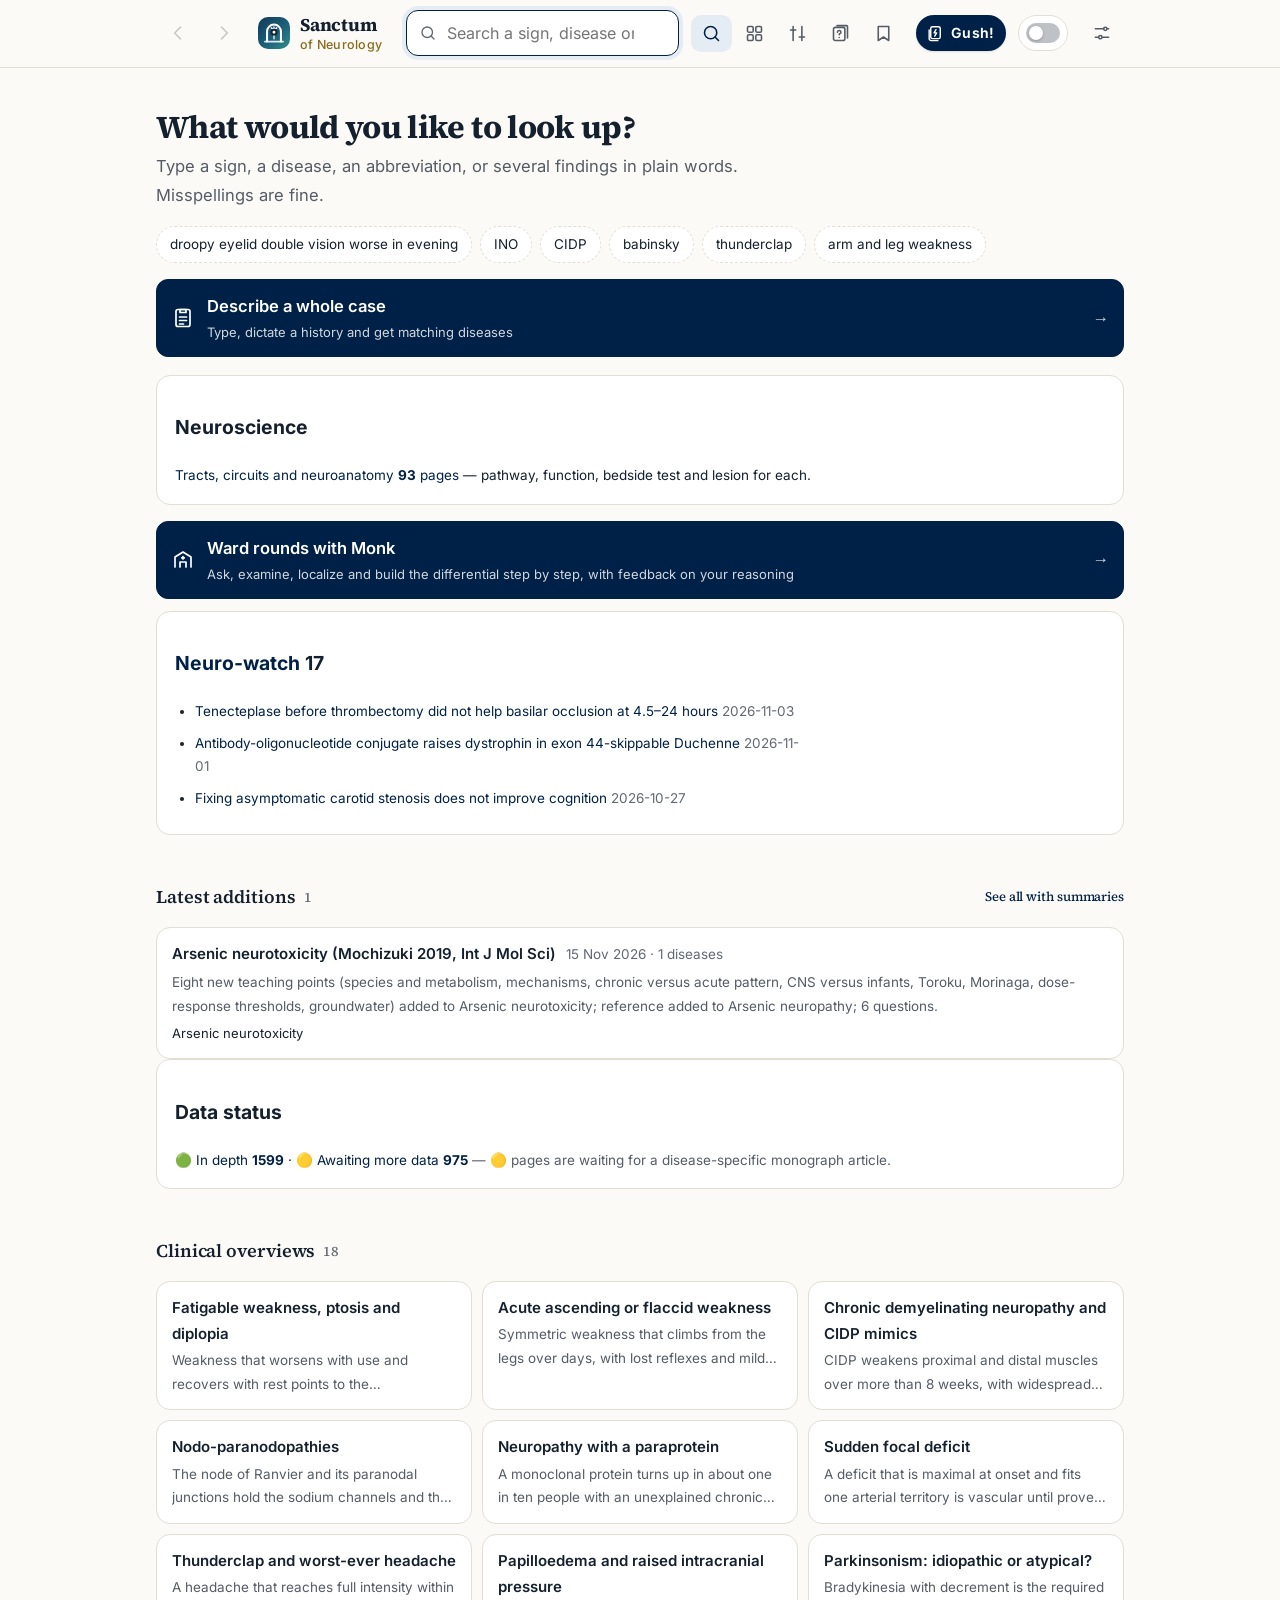
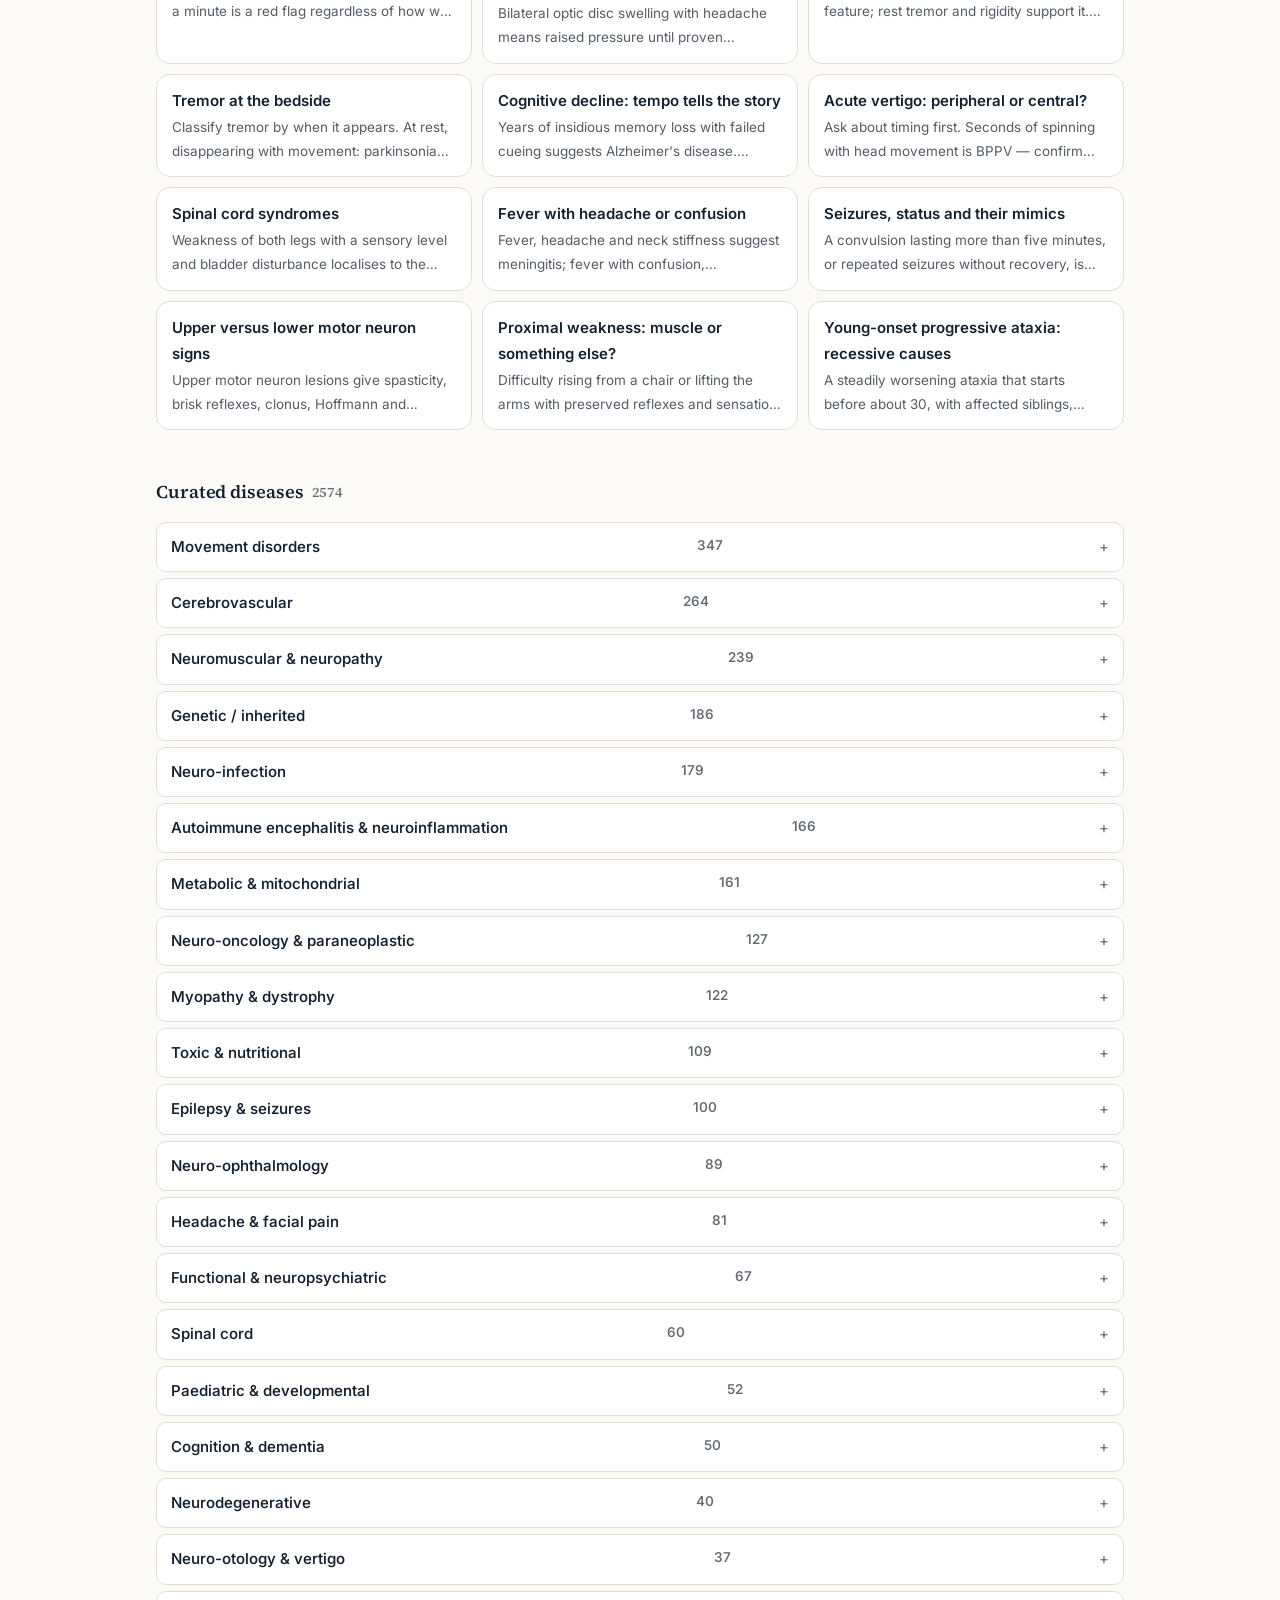
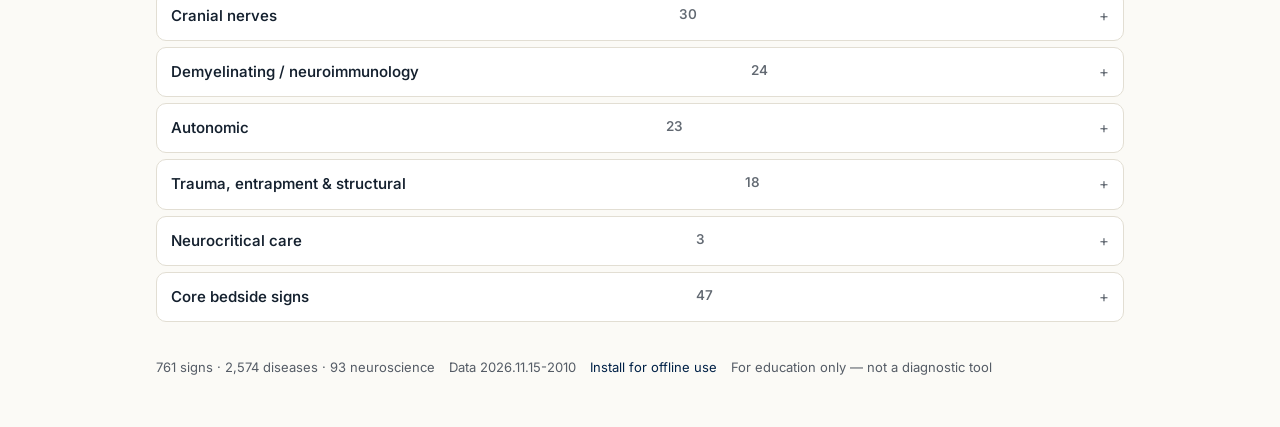
==== commit 2adc53d4: "Add files via upload" ====
--- a/Sanctum-site/index.html
+++ b/Sanctum-site/index.html
@@ -30,7 +30,7 @@
       <a href="#/" data-v="home" class="on"><svg viewBox="0 0 24 24" aria-hidden="true"><circle cx="11" cy="11" r="7"/><path d="m20 20-4-4"/></svg><span>Search</span></a>
       <a href="#/browse/sys" data-v="browse"><svg viewBox="0 0 24 24" aria-hidden="true"><rect x="4" y="4" width="6.5" height="6.5" rx="1.5"/><rect x="13.5" y="4" width="6.5" height="6.5" rx="1.5"/><rect x="4" y="13.5" width="6.5" height="6.5" rx="1.5"/><rect x="13.5" y="13.5" width="6.5" height="6.5" rx="1.5"/></svg><span>Browse</span></a>
       <a href="#/compare" data-v="compare"><svg viewBox="0 0 24 24" aria-hidden="true"><path d="M7 4v16M17 4v16M4 8h6M14 16h6"/></svg><span>Compare</span><i class="n"></i></a>
-      <a href="#/quiz" data-v="quiz"><svg viewBox="0 0 24 24" aria-hidden="true"><rect x="4" y="5" width="13" height="15" rx="2"/><path d="M8 3h11a1 1 0 0 1 1 1v13"/><path d="M8.5 10.5a2 2 0 1 1 2.6 1.9c-.6.2-.6.7-.6 1.1M10.5 16.5v.01"/></svg><span>Quiz</span></a>
+      <a href="#/train" data-v="quiz"><svg viewBox="0 0 24 24" aria-hidden="true"><rect x="4" y="5" width="13" height="15" rx="2"/><path d="M8 3h11a1 1 0 0 1 1 1v13"/><path d="M8.5 10.5a2 2 0 1 1 2.6 1.9c-.6.2-.6.7-.6 1.1M10.5 16.5v.01"/></svg><span>Train</span></a>
       <a href="#/saved" data-v="saved"><svg viewBox="0 0 24 24" aria-hidden="true"><path d="M6 4h12v16l-6-4-6 4z"/></svg><span>Saved</span><i class="n"></i></a>
     </nav>
     <a class="gushbtn" href="#/gush" data-v="gush" title="Gush! — swipe flash cards" aria-label="Gush! flash cards"><svg viewBox="0 0 24 24" aria-hidden="true"><rect x="6" y="3.5" width="12" height="15" rx="2.2"/><path d="M4 7.5v11a2.5 2.5 0 0 0 2.5 2.5H15"/><path d="M12.6 7.2l-2.4 4h3.2l-2.4 4"/></svg><span>Gush!</span></a>
@@ -39,7 +39,34 @@
   </div>
 </header>
 <div class="wrap"><div id="banner" class="banner" hidden></div></div>
-<main id="main" class="wrap"><p class="muted loading">Loading lexicon…</p></main>
+<main id="main" class="wrap"></main>
+<div id="lx" class="lx" role="progressbar" aria-label="Loading lexicon" aria-valuemin="0" aria-valuemax="100" aria-valuenow="0">
+<div class="lx__box">
+<svg class="lx__brain" viewBox="0 0 200 160" aria-hidden="true">
+<defs><clipPath id="lxclip"><path d="M52 118C30 118 18 102 22 86C10 78 12 58 28 52C26 34 44 22 62 28C70 14 92 10 104 20C116 10 140 12 148 26C166 24 182 40 176 58C190 68 188 90 174 98C176 114 160 124 144 120C136 132 116 134 106 124C96 134 74 134 66 122C61 122 56 121 52 118Z"/></clipPath>
+<linearGradient id="lxg" x1="0" y1="0" x2="0" y2="1"><stop offset="0" class="lx__s1"/><stop offset="1" class="lx__s2"/></linearGradient></defs>
+<path class="lx__glass" d="M52 118C30 118 18 102 22 86C10 78 12 58 28 52C26 34 44 22 62 28C70 14 92 10 104 20C116 10 140 12 148 26C166 24 182 40 176 58C190 68 188 90 174 98C176 114 160 124 144 120C136 132 116 134 106 124C96 134 74 134 66 122C61 122 56 121 52 118Z"/>
+<g clip-path="url(#lxclip)"><g id="lxlvl" class="lx__lvl" style="transform:translateY(148px)">
+<path class="lx__w2" d="M-200 0q25 -7 50 0t50 0q25 -7 50 0t50 0q25 -7 50 0t50 0q25 -7 50 0t50 0q25 -7 50 0t50 0q25 -7 50 0t50 0V200H-200Z"/><path class="lx__w1" d="M-200 0q25 -7 50 0t50 0q25 -7 50 0t50 0q25 -7 50 0t50 0q25 -7 50 0t50 0q25 -7 50 0t50 0q25 -7 50 0t50 0V200H-200Z" fill="url(#lxg)"/>
+<circle class="lx__bb" cx="70" cy="40" r="3"/><circle class="lx__bb lx__bb2" cx="118" cy="52" r="2.2"/><circle class="lx__bb lx__bb3" cx="150" cy="44" r="2.6"/><circle class="lx__bb lx__bb4" cx="92" cy="60" r="1.8"/>
+</g></g>
+<path class="lx__gyri" d="M62 28C66 40 60 50 50 54M104 20C100 32 106 42 118 44M148 26C140 36 146 48 158 52M28 52C40 58 44 68 40 78M176 58C166 64 164 76 172 84M106 124C104 112 112 106 124 106M66 122C70 110 64 102 54 100M84 34C90 42 86 50 92 58"/>
+<path class="lx__edge" d="M52 118C30 118 18 102 22 86C10 78 12 58 28 52C26 34 44 22 62 28C70 14 92 10 104 20C116 10 140 12 148 26C166 24 182 40 176 58C190 68 188 90 174 98C176 114 160 124 144 120C136 132 116 134 106 124C96 134 74 134 66 122C61 122 56 121 52 118Z"/>
+<g class="lx__face"><ellipse class="lx__blush" cx="72" cy="96" rx="7" ry="3.8"/><ellipse class="lx__blush" cx="132" cy="96" rx="7" ry="3.8"/>
+<g class="lx__eyes"><ellipse cx="84" cy="86" rx="4.6" ry="5.4"/><ellipse cx="120" cy="86" rx="4.6" ry="5.4"/></g>
+<circle class="lx__shine" cx="85.8" cy="84" r="1.5"/><circle class="lx__shine" cx="121.8" cy="84" r="1.5"/>
+<path class="lx__smile" d="M94 97Q102 104 110 97"/></g>
+</svg>
+<p class="lx__txt"><span id="lxmsg">Filling the brain…</span> <b id="lxpct">0%</b></p>
+<p class="lx__sub">Loading the lexicon</p>
+</div></div>
+<script>(function(){var el=document.getElementById('lx');if(!el)return;var lv=document.getElementById('lxlvl'),pc=document.getElementById('lxpct'),real=0,tr=0,shown=-1,dead=false;
+function draw(){var p=Math.max(real,tr);if(p===shown)return;shown=p;lv.style.transform='translateY('+(148-p*138).toFixed(1)+'px)';var n=Math.round(p*100);pc.textContent=n+'%';el.setAttribute('aria-valuenow',n);}
+var t=setInterval(function(){tr+=(0.88-tr)*0.03;draw();},120);
+window.__lx={set:function(f){if(!dead&&f>real){real=Math.min(1,f);draw();}},
+done:function(){if(dead)return;dead=true;clearInterval(t);real=1;draw();var m=el.querySelector('#lxmsg');if(m)m.textContent='Ready!';document.body.appendChild(el);el.style.pointerEvents='none';el.classList.add('lx--fin');
+setTimeout(function(){el.classList.add('lx--out');setTimeout(function(){el.remove();},320);},220);},
+fail:function(){dead=true;clearInterval(t);el.remove();}};draw();})();</script>
 <script src="app.js"></script>
 </body>
 </html>
--- a/Sanctum-site/app.css
+++ b/Sanctum-site/app.css
@@ -657,3 +657,640 @@
 .foldbar button{font:inherit;font-size:13px;padding:4px 12px;border:1px solid var(--line);border-radius:999px;background:var(--surface);color:var(--mute);cursor:pointer}
 .foldbar button:hover{color:var(--accent);border-color:var(--accent)}
 @media (prefers-reduced-motion:reduce){h2.sec.fold::before{transition:none}}
+
+/* v0.55 — always fit the screen width (no sideways scrolling at any width or browser zoom) */
+html,body{max-width:100%;overflow-x:clip}
+img,svg,video,canvas,iframe{max-width:100%}
+#main a,#main p,#main li,#main dd,#main td,#main h1,#main h2,#main h3{overflow-wrap:anywhere}
+.entry:not(:has(> .rail)),.entry.quiz{grid-template-columns:minmax(0,1fr)}
+.qzsel{min-width:0;max-width:100%}
+.qzsel select{max-width:100%;min-width:0}
+.bar>*{flex-shrink:0}
+.bar>.search{flex-shrink:1;min-width:0}
+@media (min-width:761px){.search{min-width:120px}}
+@media (min-width:761px) and (max-width:1000px){
+  .bar{gap:6px}
+  .logo .of{display:none}
+  .gushbtn span{display:none}.gushbtn{padding:0 10px}
+  .czsw__lbl{display:none}.czsw{padding:0 7px}
+  .hist .iconbtn{width:34px;height:34px}
+}
+@media (pointer:coarse){input,select,textarea{font-size:16px!important}}
+
+/* v0.55 — Settings > Appearance as labelled rows */
+.appear .setrow{display:grid;grid-template-columns:150px minmax(0,1fr);gap:8px 20px;align-items:center;padding:14px 0;border-top:1px solid var(--line)}
+.appear .setrow:first-of-type{border-top:0}
+.appear .setrow.wide{align-items:start}
+.appear .setlbl b{display:block;font-weight:600;font-size:14.5px;color:var(--ink)}
+.appear .setlbl span{display:block;font-size:12.5px;color:var(--mute);line-height:1.35;margin-top:2px}
+.appear .setctl{min-width:0}
+.appear .setctl .seg{max-width:100%;flex-wrap:wrap}
+.appear .skins{grid-template-columns:repeat(auto-fill,minmax(150px,1fr));margin:0}
+@media (max-width:640px){
+  .appear .setrow{grid-template-columns:minmax(0,1fr);gap:8px;padding:12px 0}
+  .appear .skins{grid-template-columns:repeat(2,minmax(0,1fr));gap:8px}
+  .appear .skin{padding:10px}
+  .appear .setctl .seg{display:flex;width:100%}
+  .appear .setctl .seg button{flex:1 1 0;min-width:0}
+}
+.readas{display:flex;flex-wrap:wrap;align-items:center;gap:6px}
+.fchip{display:inline-flex;align-items:center;gap:6px;border:1px solid color-mix(in srgb,var(--accent) 35%,var(--line));background:var(--accent-soft);color:var(--accent);border-radius:999px;padding:3px 10px;font:inherit;font-size:13.5px;cursor:pointer}
+.fchip span{opacity:.6;font-size:15px;line-height:1}
+.fchip:hover span{opacity:1}
+
+/* v0.55 — search by case */
+.casecta{display:flex;align-items:center;gap:12px;margin-top:16px;padding:12px 14px;border:1px solid var(--line);border-radius:12px;background:var(--surface);color:var(--ink);text-decoration:none!important;max-width:560px}
+.casecta svg{width:24px;height:24px;flex:none;fill:none;stroke:var(--accent);stroke-width:1.7;stroke-linecap:round;stroke-linejoin:round}
+.casecta span{display:flex;flex-direction:column;min-width:0}
+.casecta b{font-weight:600;color:var(--accent)}
+.casecta small{color:var(--mute);font-size:13px}
+.casecta i{margin-left:auto;font-style:normal;color:var(--mute)}
+.casecta:hover{border-color:var(--accent)}
+.casev{max-width:760px;margin-inline:auto}
+.casev textarea{width:100%;box-sizing:border-box;min-height:150px;resize:vertical;padding:12px 14px;border:1px solid var(--line);border-radius:12px;background:var(--surface);color:var(--ink);font:inherit;font-size:16px;line-height:1.6}
+.casev textarea:focus{outline:none;border-color:var(--accent);box-shadow:0 0 0 4px var(--accent-soft)}
+.caseacts{display:flex;flex-wrap:wrap;gap:8px;align-items:center;margin:12px 0 4px}
+.caseacts select{height:38px;border:1px solid var(--line);border-radius:10px;background:var(--surface);padding:0 8px}
+.caseacts label.btn{cursor:pointer}
+.casephoto{display:flex;align-items:center;gap:10px;margin-top:10px;flex-wrap:wrap}
+.casephoto img{width:84px;height:84px;object-fit:cover;border-radius:10px;border:1px solid var(--line)}
+.casenote{margin-top:10px;padding:10px 12px;border-radius:10px;background:var(--soft)}
+.sr{position:absolute;width:1px;height:1px;overflow:hidden;clip:rect(0 0 0 0);white-space:nowrap}
+
+/* v0.57 — case work-up: problem list and ranked differential */
+.casework h3{display:flex;align-items:center;gap:8px;flex-wrap:wrap}
+.casework h4{margin:0 0 6px;font-size:14px;font-weight:600;color:var(--mute);text-transform:uppercase;letter-spacing:.04em}
+.cwgrid{display:grid;grid-template-columns:minmax(0,1fr) minmax(0,1.6fr);gap:18px}
+@media (max-width:700px){.cwgrid{grid-template-columns:minmax(0,1fr)}}
+.cwprob{margin:0;padding-left:20px}.cwprob li{margin:3px 0}
+.cwddx{list-style:none;margin:0;padding:0;display:grid;gap:8px}
+.cwddx li{display:grid;grid-template-columns:28px minmax(0,1fr);gap:10px;align-items:start;padding:10px 12px;border:1px solid var(--line);border-radius:10px;background:var(--surface)}
+.cwddx .rk{display:inline-grid;place-items:center;width:26px;height:26px;border-radius:50%;background:var(--accent-soft);color:var(--accent);font-weight:700;font-size:13px}
+.cwddx .kl{display:block;font-size:11.5px;font-weight:600;letter-spacing:.04em;text-transform:uppercase;color:var(--mute)}
+.cwddx a{font-weight:600}
+.cwddx p{margin:3px 0 0;font-size:14px}
+.cwddx li.k-emergency{border-color:color-mix(in srgb,#c0392b 45%,var(--line))}
+.cwddx li.k-emergency .rk{background:color-mix(in srgb,#c0392b 18%,transparent);color:#b03a2e}
+.cwddx li.k-emergency .kl{color:#b03a2e}
+.cwddx li.k-rare .rk{background:color-mix(in srgb,var(--gold) 22%,transparent);color:var(--gold)}
+.cwddx .ddcat{display:block;margin:2px 0 0;font-size:15px}
+.cwddx .ddmem{list-style:none;margin:6px 0 0;padding:0;display:grid;gap:6px}
+.cwddx .ddmem li{display:block;padding:0 0 0 10px;border:0;border-left:2px solid var(--line);border-radius:0;background:none}
+.cwddx .ddn{display:inline-block;min-width:2.2em;font-weight:700;color:var(--accent);font-size:13px}
+.cwddx li.k-rare .kl{color:var(--gold)}
+
+/* v0.58 — structured case reasoning */
+.casework .cwsec{padding:12px 0;border-top:1px solid var(--line)}
+.casework .cwsec:first-of-type{border-top:0}
+.casework h4 .n{display:inline-grid;place-items:center;width:20px;height:20px;margin-right:8px;border-radius:6px;background:var(--soft);color:var(--ink);font-size:12px;letter-spacing:0}
+.cwobj{list-style:none;margin:0;padding:0;display:grid;gap:4px}
+.cwobj li{font-size:14.5px}
+.crumbs{display:flex;flex-wrap:wrap;align-items:center;gap:4px 6px;font-size:14.5px}
+.crumbs span{padding:2px 9px;border-radius:999px;background:var(--soft)}
+.crumbs span.last{background:var(--accent-soft);color:var(--accent);font-weight:600}
+.crumbs i{font-style:normal;color:var(--faint)}
+.cwloc{display:grid;gap:4px}.cwloc+.cwloc{margin-top:8px}
+.cwloc p{margin:2px 0 0;font-size:14px}
+.cweti{margin:0;padding-left:20px;display:grid;gap:6px}
+.cwddx .mem{display:flex;flex-wrap:wrap;gap:2px 6px;margin-top:2px}
+.cwddx .mem .sep{color:var(--faint)}
+.cwgrid{display:block}
+
+/* v0.59 — several case files */
+.casephotos{display:grid;grid-template-columns:repeat(auto-fill,minmax(96px,1fr));gap:8px;margin-top:10px}
+.casephotos figure{position:relative;margin:0}
+.casephotos img{width:100%;aspect-ratio:1;object-fit:cover;border-radius:10px;border:1px solid var(--line);display:block}
+.casephotos figcaption{white-space:nowrap;overflow:hidden;text-overflow:ellipsis;color:var(--mute);margin-top:2px}
+.casephotos .iconx{position:absolute;top:4px;right:4px;width:26px;height:26px;border-radius:50%;border:0;background:rgba(0,0,0,.6);color:#fff;font-size:16px;line-height:1;cursor:pointer}
+.linkbtn{border:0;background:none;padding:0;color:var(--accent);font:inherit;cursor:pointer;text-decoration:underline}
+/* v0.61 biomarker finder */
+.bmq{width:100%;box-sizing:border-box;margin:6px 0;padding:10px 12px;border:1px solid var(--line,#ccc);border-radius:10px;background:var(--card,transparent);color:inherit;font:inherit}
+.bmrow{border-bottom:1px solid var(--line);padding:6px 0}
+.bmrow>summary{cursor:pointer;list-style:none}
+.bmrow>summary::-webkit-details-marker{display:none}
+.bmrow .chips{margin-top:8px;max-height:260px;overflow:auto}
+.bmrow[hidden],.bmgrp[hidden]{display:none}
+/* v0.62 structured problem list */
+.cwprob li{margin:8px 0}.cwprob .pls{margin:2px 0 4px}
+.cwprob .pfs,.cwhd .pfs,.cwdz .pfs{display:flex;flex-wrap:wrap;gap:4px 6px}
+.cwprob .pf,.cwhd .pf,.cwdz .pf{font-size:.82em;border:1px solid var(--line);border-radius:8px;padding:1px 7px;max-width:100%;overflow-wrap:anywhere}
+.cwprob .pf i,.cwhd .pf i,.cwdz .pf i{font-style:normal;opacity:.7;margin-right:4px}
+.cwprob .pf.miss{opacity:.55;border-style:dashed}
+
+/* v0.63 home bars: same width, dark Describe-a-case bar */
+.casecta{max-width:none;width:100%;box-sizing:border-box;background:var(--accent);border-color:var(--accent);color:var(--accent-ink);margin:16px 0 12px}
+.casecta svg{stroke:var(--accent-ink)}
+.casecta b{color:var(--accent-ink)}
+.casecta small,.casecta i{color:var(--accent-ink);opacity:.82}
+.casecta:hover{border-color:var(--accent);filter:brightness(1.12)}
+.cwprob li.vit .st{font-size:11px;margin-left:6px}
+/* v0.66 Ask next */
+.cwask .askg{margin:0 0 10px}
+.cwask .askg>b{display:block;margin:0 0 4px}
+.cwask ul{margin:0;padding-left:20px}
+.cwask li{margin:0 0 6px}
+.cwask li span{display:block}
+.askopts{display:flex;flex-wrap:wrap;gap:6px;margin:6px 0 2px}
+.askopt{font:inherit;font-size:13px;padding:4px 10px;border-radius:999px;border:1px solid var(--accent);background:var(--surface);color:var(--accent);cursor:pointer}
+.askopt:hover{background:var(--accent);color:var(--accent-ink)}
+.askopt.on{background:var(--accent);color:var(--accent-ink)}
+.cwask li.done>.small{opacity:.6}
+#askupd{margin-top:8px}
+.cwcase{margin:0 0 10px}.cwcase p{margin:6px 0;white-space:pre-wrap}
+.askopt.on::before{content:"✓ "}
+/* v0.71 Any question */
+.caseqa textarea{width:100%;box-sizing:border-box;font:inherit;padding:8px 10px;border:1px solid var(--line);border-radius:10px;background:var(--surface);color:var(--ink);margin:0 0 8px}
+.caseqa .qa{border-left:3px solid var(--accent);padding:4px 0 4px 10px;margin:0 0 12px}
+.caseqa .qa-q{margin:0 0 4px}
+.caseqa .qa-a p{margin:0 0 6px}
+/* v0.72 model choice */
+.aiwarn{margin:6px 0 10px;padding:8px 10px;border-radius:8px;border:1px solid #c2410c;background:rgba(194,65,12,.1);color:inherit}
+.thinkbtn{font-size:12px;padding:2px 10px;margin-left:8px;vertical-align:middle}
+
+.casereview{margin:12px 0}.rvlist{display:flex;flex-direction:column;gap:6px}
+.rvopt{display:block;text-align:left;width:100%;padding:8px 12px;border:1px solid var(--line,#c9c9c9);border-radius:10px;background:transparent;color:inherit;font:inherit;cursor:pointer}
+.rvopt.on{border-color:var(--accent,#2f6f6a);background:color-mix(in srgb,var(--accent,#2f6f6a) 12%,transparent)}
+.rvopt.on b::before{content:"\2713  "}
+.rvopt.unver{border-style:dashed;border-color:#c77d1a}
+.rvopt.miss{opacity:.85;border-style:dashed}
+.rvm{opacity:.75;font-size:.9em}.rvq{display:block;font-size:.85em;opacity:.7;margin-top:2px}
+.rvadd{display:flex;gap:8px;margin:10px 0}.rvadd input{flex:1;min-width:0;padding:8px 10px;border:1px solid var(--line,#c9c9c9);border-radius:8px;background:transparent;color:inherit;font:inherit}
+
+.cwcc p,.cwuni p{margin:2px 0 0;font-size:14px}
+.ccpat{display:inline-block;padding:2px 9px;border-radius:999px;font-size:12.5px;font-weight:600;border:1px solid currentColor}
+.ccpat.umn{color:#8a3b12}.ccpat.lmn{color:#1f5f8b}.ccpat.mix{color:#6b3fa0}.ccpat.und{color:#666}
+:root[data-theme="dark"] .ccpat.umn{color:#f0a070}:root[data-theme="dark"] .ccpat.lmn{color:#7fb8e6}:root[data-theme="dark"] .ccpat.mix{color:#c4a3ec}:root[data-theme="dark"] .ccpat.und{color:#aaa}
+@media (prefers-color-scheme: dark){:root:not([data-theme="light"]) .ccpat.umn{color:#f0a070}:root:not([data-theme="light"]) .ccpat.lmn{color:#7fb8e6}:root:not([data-theme="light"]) .ccpat.mix{color:#c4a3ec}:root:not([data-theme="light"]) .ccpat.und{color:#aaa}}
+.cwuni{border-left:3px solid #2e7d4f;padding-left:10px}.cwuni.two{border-left-color:#b07a10}
+.cwuni.multifocal{border-left-color:#b07a10}.cwuni.diffuse{border-left-color:#6b3fa0}.ccpat.ut{color:inherit;opacity:.85}
+.cwles{margin:6px 0 0;padding-left:20px;display:grid;gap:4px;font-size:14px}.cwles p{margin:0}
+.cwfw ol{margin:0;padding-left:20px;display:grid;gap:6px;font-size:14px}.cwfw ul{margin:2px 0 0;padding-left:18px}.cwfw p{margin:2px 0 0}
+.cwhd{margin-top:8px;padding-top:6px;border-top:1px dashed rgba(127,127,127,.35)}.cwhd p{margin:2px 0 0;font-size:14px}.cwhd .pfs{margin-top:4px}
+
+/* loading screen: a cute brain that fills like a glass of water */
+.lx{--lx-edge:#d46f8c;--lx-glass:#fdeef2;--lx-gyri:#e9a3b7;--lx-w1:#8fd2f6;--lx-w2:#3d8fd1;--lx-back:#bfe6fb;--lx-face:#3a2733;--lx-blush:#f49ab2;
+  position:fixed;inset:0;z-index:60;display:grid;place-items:center;background:var(--bg);transition:opacity .3s ease,visibility .3s}
+@media (prefers-color-scheme:dark){:root:not([data-theme="light"]) .lx{--lx-edge:#e889a4;--lx-glass:#3a2a33;--lx-gyri:#7a4b5a;--lx-w1:#7cc4ef;--lx-w2:#2b6ea9;--lx-back:#284a63;--lx-face:#f4dbe4;--lx-shine:#2c2228;--lx-blush:#d97a94}}
+:root[data-theme="dark"] .lx{--lx-edge:#e889a4;--lx-glass:#3a2a33;--lx-gyri:#7a4b5a;--lx-w1:#7cc4ef;--lx-w2:#2b6ea9;--lx-back:#284a63;--lx-face:#f4dbe4;--lx-shine:#2c2228;--lx-blush:#d97a94}
+.lx--fin *{animation:none!important}
+.lx--out{opacity:0;visibility:hidden;pointer-events:none}
+.lx__box{text-align:center;padding:0 16px}
+.lx__brain{width:min(220px,58vw);height:auto;display:block;margin:0 auto;overflow:visible}
+.lx .lx__brain *{stroke:none}
+.lx__glass{fill:var(--lx-glass)}
+.lx .lx__edge{fill:none;stroke:var(--lx-edge);stroke-width:4;stroke-linejoin:round}
+.lx .lx__gyri{fill:none;stroke:var(--lx-gyri);stroke-width:3;stroke-linecap:round;opacity:.75}
+.lx__lvl{transition:transform .5s cubic-bezier(.3,.7,.4,1)}
+.lx__s1{stop-color:var(--lx-w1)}.lx__s2{stop-color:var(--lx-w2)}
+.lx__w2{fill:var(--lx-back);opacity:.8}
+.lx__bb{fill:#fff;opacity:0}
+.lx__eyes{fill:var(--lx-face)}.lx__shine{fill:var(--lx-shine,#fff)}
+.lx .lx__smile{fill:none;stroke:var(--lx-face);stroke-width:2.6;stroke-linecap:round}
+.lx__blush{fill:var(--lx-blush);opacity:.55}
+.lx__txt{margin:14px 0 2px;font-weight:600;color:var(--ink)}
+.lx__txt b{font-variant-numeric:tabular-nums;color:var(--accent)}
+.lx__sub{margin:0;font-size:.85rem;color:var(--mute)}
+@media (prefers-reduced-motion:no-preference){
+  .lx__w1{animation:lxwave 2.2s linear infinite}
+  .lx__w2{animation:lxwave 3.4s linear infinite reverse}
+  .lx__brain{animation:lxbob 3s ease-in-out infinite}
+  .lx__eyes ellipse{transform-box:fill-box;transform-origin:center;animation:lxblink 4.2s infinite}
+  .lx__bb{animation:lxbub 2.6s ease-in infinite}.lx__bb2{animation-delay:.9s}.lx__bb3{animation-delay:1.6s}.lx__bb4{animation-delay:2.1s}
+}
+@keyframes lxwave{from{transform:translateX(0)}to{transform:translateX(-100px)}}
+@keyframes lxbob{0%,100%{transform:translateY(0) rotate(-1.5deg)}50%{transform:translateY(-5px) rotate(1.5deg)}}
+@keyframes lxblink{0%,92%,100%{transform:scaleY(1)}95%{transform:scaleY(.1)}}
+@keyframes lxbub{0%{transform:translateY(0);opacity:0}15%{opacity:.85}100%{transform:translateY(-34px);opacity:0}}
+
+/* waiting scene in Search by case: the brain waits while a pixel monk reads */
+.cwait{--cw-edge:#d46f8c;--cw-glass:#fdeef2;--cw-gyri:#e9a3b7;--cw-face:#3a2733;--cw-shine:#fff;--cw-blush:#f49ab2;
+  --bd-h:#e6b88c;--bd-s:#f2c9a0;--bd-g:#2b2433;--bd-w:#dff3ff;--bd-k:#2b2433;--bd-m:#8a4a40;--bd-r:#d98a1f;--bd-R:#a8651a;--bd-o:#9a5b45;--bd-t:#4a2c1a;--bd-b:#c0392b;--bd-p:#fff6e0;--bd-l:#c9b48a;
+  margin:6px 0 14px;text-align:center}
+@media (prefers-color-scheme:dark){:root:not([data-theme="light"]) .cwait{--cw-edge:#e889a4;--cw-glass:#3a2a33;--cw-gyri:#7a4b5a;--cw-face:#f4dbe4;--cw-shine:#2c2228;--cw-blush:#d97a94;--bd-g:#f0e6d8;--bd-k:#8a8f99;--bd-h:#a07050}}
+:root[data-theme="dark"] .cwait{--cw-edge:#e889a4;--cw-glass:#3a2a33;--cw-gyri:#7a4b5a;--cw-face:#f4dbe4;--cw-shine:#2c2228;--cw-blush:#d97a94;--bd-g:#f0e6d8;--bd-k:#8a8f99;--bd-h:#a07050}
+.cwait svg{width:min(320px,100%);height:auto;display:block;margin:0 auto;overflow:visible}
+.cwait svg *{stroke:none}
+.cwait p{margin:4px 0 0}
+.cw-glass{fill:var(--cw-glass)}
+.cwait .cw-edge{fill:none;stroke:var(--cw-edge);stroke-width:4;stroke-linejoin:round}
+.cwait .cw-gyri{fill:none;stroke:var(--cw-gyri);stroke-width:3;stroke-linecap:round;opacity:.75}
+.cwait .cw-smile{fill:none;stroke:var(--cw-face);stroke-width:2.6;stroke-linecap:round}
+.cw-eyes{fill:var(--cw-face)}.cw-shine{fill:var(--cw-shine)}.cw-blush{fill:var(--cw-blush);opacity:.55}
+.cw-dots rect{fill:var(--mute)}
+.cw-buddy rect{shape-rendering:crispEdges}
+.bd-h{fill:var(--bd-h)}.bd-s{fill:var(--bd-s)}.bd-g{fill:var(--bd-g)}.bd-w{fill:var(--bd-w)}.bd-k{fill:var(--bd-k)}.bd-m{fill:var(--bd-m)}
+.bd-r{fill:var(--bd-r)}.bd-R{fill:var(--bd-R)}.bd-b{fill:var(--bd-b)}.bd-p{fill:var(--bd-p)}.bd-l{fill:var(--bd-l)}.bd-o{fill:var(--bd-o)}.bd-t{fill:var(--bd-t)}
+.cw-glint{fill:#fff;opacity:0}
+.cw-page{fill:var(--bd-p);opacity:0;transform-box:fill-box;transform-origin:left center}
+@media (prefers-reduced-motion:no-preference){
+  .cw-brain{animation:lxbob 3s ease-in-out infinite;transform-box:fill-box;transform-origin:center}
+  .cw-eyes ellipse{transform-box:fill-box;transform-origin:center;animation:lxblink 4.2s infinite}
+  .cw-dots rect{animation:cwdot 1.5s steps(1) infinite}.cw-dots rect:nth-child(2){animation-delay:.25s}.cw-dots rect:nth-child(3){animation-delay:.5s}
+  .cw-head{animation:cwnod 2.4s steps(1) infinite}
+  .cw-page{animation:cwflip 2.4s steps(4) infinite}
+  .cw-glint{animation:cwglint 3.2s steps(1) infinite}.cw-glint2{animation-delay:.15s}
+}
+@keyframes cwdot{0%{opacity:.15}30%,80%{opacity:1}}
+@keyframes cwnod{0%,100%{transform:translateY(0)}50%{transform:translateY(4px)}}
+@keyframes cwflip{0%{opacity:0;transform:scaleX(1)}50%{opacity:1;transform:scaleX(1)}100%{opacity:1;transform:translateX(-16px) scaleX(0)}}
+@keyframes cwglint{0%,85%{opacity:0}88%{opacity:1}}
+
+/* Think harder: fire around the reader */
+.fl-r{fill:#e8401c}.fl-o{fill:#ff9a1f}.fl-y{fill:#ffd84a}
+.cw-fl rect{shape-rendering:crispEdges}
+.cw-sweat{fill:#8fd2f6;opacity:.9}
+.cwait.hot .cw-glass{fill:color-mix(in srgb,var(--cw-glass) 80%,#ffb199)}
+@media (prefers-reduced-motion:no-preference){
+  .cw-fl{transform-box:fill-box;transform-origin:center bottom;animation:cwfl .42s steps(1) infinite}
+  .cwait.hot .cw-page{animation-duration:.9s}
+  .cwait.hot .cw-head{animation-duration:.6s}
+  .cwait.hot .cw-dots rect{animation-duration:.7s}
+  .cw-sweat{animation:cwsweat 1.6s ease-in infinite}
+}
+@keyframes cwfl{0%{transform:scale(1,1)}50%{transform:scale(-1,.86)}}
+@keyframes cwsweat{0%{transform:translateY(0);opacity:0}20%{opacity:.9}100%{transform:translateY(14px);opacity:0}}
+
+/* r51 blocks: tempo, coma, dizziness, test results */
+.cwtempo,.cwcoma,.cwdz,.cwres1{border-left:3px solid var(--line);padding:6px 0 6px 12px;margin:8px 0}
+.cwtempo{border-color:var(--auto)}.cwcoma{border-color:var(--alarm)}.cwdz{border-color:var(--accent)}.cwres1{border-color:var(--ok)}
+.cwtempo p,.cwcoma p,.cwdz p,.cwres1 p{margin:2px 0}.cwtempo ul,.cwres1 ul{margin:2px 0 4px;padding-left:18px}
+.ccpat.tp{background:var(--auto-bg);color:var(--auto)}
+/* v0.84 problem list: positive / negative findings first, chief complaint with onset and duration in front */
+.cwpn{display:grid;grid-template-columns:1fr 1fr;gap:8px;margin:0 0 10px}
+.cwpn .pn{border:1px solid var(--line);border-radius:10px;padding:6px 10px;min-width:0}
+.cwpn .pn p{margin:0 0 2px}.cwpn ul{margin:0;padding-left:18px}.cwpn li{margin:1px 0;overflow-wrap:anywhere}
+.cwpn .pn.pos{border-left:3px solid var(--accent)}.cwpn .pn.neg{border-left:3px solid var(--faint)}
+.cwpn .pnbg{grid-column:1/-1;margin:0}
+@media (max-width:560px){.cwpn{grid-template-columns:1fr}}
+.cwprob li.cc>b{font-size:1.04em}.cwprob .plt{color:var(--accent);font-weight:650}
+.cwprob li.cc>.st,.cwprob li .st{font-size:11px;margin-right:2px}
+.cwskip{margin:2px 0 6px}.cwcct{margin:0 0 6px}
+.cwumn{border:1px solid var(--line);border-radius:10px;padding:8px 10px;margin:0 0 10px}.cwumn p{margin:2px 0}
+.cwhyp{margin:4px 0 0;padding-left:18px}
+.cwpair{width:100%;border-collapse:collapse;margin-top:6px;font-size:13px}.cwpair caption{text-align:left;padding-bottom:4px}
+.cwpair th,.cwpair td{border-top:1px solid var(--line);padding:4px 6px;text-align:left;vertical-align:top}.cwpair td:first-child{width:24px;color:var(--mute)}
+
+/* Monk styles (Settings → Monk; tap the monk while waiting to cycle) */
+.cw-buddy[data-monk-cycle]{cursor:pointer}
+.bd-a{fill:var(--bd-a)}.bd-A{fill:var(--bd-A)}.bd-B{fill:var(--bd-B)}.bd-E{fill:var(--bd-E)}.bd-K{fill:var(--bd-K)}.bd-G{fill:var(--bd-G)}
+.cw-buddy{--bd-a:#d9b46a;--bd-A:#b58a3c;--bd-B:#222;--bd-E:#f4f4f4;--bd-K:#b3261e;--bd-G:#d4a72c}
+.bs-1{--bd-h:#e6b88c;--bd-r:#d98a1f;--bd-R:#a8651a;--bd-t:#4a2c1a}
+.bs-2{--bd-h:#e6b88c;--bd-r:#c98a2c;--bd-R:#8f5f1c;--bd-K:#b3261e;--bd-t:#4a2c1a}
+.bs-3{--bd-h:#e6b88c;--bd-r:#5d7f99;--bd-R:#3f5a70;--bd-B:#222;--bd-t:#222}
+.bs-4{--bd-h:#e6b88c;--bd-r:#8e2a2a;--bd-R:#661c1c;--bd-G:#d4a72c;--bd-E:#f4f4f4;--bd-t:#d4a72c}
+.bs-5{--bd-h:#e6b88c;--bd-r:#9aa0a6;--bd-R:#767c82;--bd-t:#9aa0a6;--bd-o:#f49ab2}
+.monks{grid-template-columns:repeat(auto-fill,minmax(96px,1fr))!important}
+.monk{align-items:center!important;text-align:center!important}
+.monkpv{width:64px;height:64px;display:block;margin:0 auto 4px}.monkpv *{stroke:none;shape-rendering:crispEdges}
+.monkpv{--bd-s:#f2c9a0;--bd-w:#dff3ff;--bd-k:#2b2433;--bd-m:#8a4a40;--bd-b:#c0392b;--bd-p:#fff6e0;--bd-l:#c9b48a;--bd-o:#9a5b45}
+
+/* Monk waiting on the Search by case page (draggable; startled while held) */
+.monkguard{position:absolute;z-index:25;display:flex;flex-direction:column;align-items:center;width:200px;pointer-events:none;
+  --bd-s:#f2c9a0;--bd-w:#dff3ff;--bd-k:#2b2433;--bd-m:#8a4a40;--bd-b:#c0392b;--bd-p:#fff6e0;--bd-l:#c9b48a;--bd-o:#9a5b45}
+.monkguard[hidden]{display:none}
+.mg-say{position:relative;background:var(--surface);color:var(--ink);border:1px solid var(--line);border-radius:12px;padding:7px 10px;font-size:12.5px;line-height:1.35;
+  box-shadow:var(--shadow);margin-bottom:8px;text-align:center;font-style:italic}
+.mg-say::after{content:"";position:absolute;left:50%;bottom:-7px;width:12px;height:12px;background:var(--surface);border-right:1px solid var(--line);border-bottom:1px solid var(--line);transform:translateX(-50%) rotate(45deg)}
+.mg-px{width:72px;height:72px;pointer-events:auto;cursor:grab;touch-action:none;user-select:none;-webkit-user-select:none}
+.mg-px *{stroke:none;shape-rendering:crispEdges}
+.mg-shock{display:none}.monkguard.grabbed .mg-shock{display:inline}.monkguard.grabbed .mg-calm{display:none}
+.monkguard.grabbed .mg-px{cursor:grabbing}
+.mg-bang{position:absolute;bottom:58px;right:58px;font:800 22px/1 system-ui,sans-serif;color:#d64545;opacity:0;pointer-events:none}
+.monkguard.grabbed .mg-bang{opacity:1}
+@media (prefers-reduced-motion:no-preference){
+  .mg-px{animation:mgbob 3.2s ease-in-out infinite}
+  .monkguard.grabbed .mg-px{animation:mgshake .28s linear infinite}
+  .monkguard.grabbed .mg-bang{animation:mgpop .4s ease-out}}
+@keyframes mgbob{0%,100%{transform:translateY(0)}50%{transform:translateY(-3px)}}
+@keyframes mgshake{0%,100%{transform:translate(0,-6px) rotate(0)}25%{transform:translate(-2px,-7px) rotate(-4deg)}75%{transform:translate(2px,-7px) rotate(4deg)}}
+@keyframes mgpop{0%{transform:scale(.3) translateY(6px)}70%{transform:scale(1.3)}100%{transform:scale(1)}}
+@media print{.monkguard{display:none}}
+
+/* the temple Monk can be dropped into (appears at the bottom while he is held) */
+.mg-temple{position:fixed;left:50%;bottom:calc(14px + var(--navh,0px) + env(safe-area-inset-bottom,0px));z-index:26;display:flex;flex-direction:column;align-items:center;gap:4px;
+  transform:translate(-50%,24px);opacity:0;pointer-events:none;transition:opacity .2s,transform .2s;padding:8px 12px 6px;border-radius:14px;background:color-mix(in srgb,var(--surface) 92%,transparent);border:1px dashed var(--line);box-shadow:var(--shadow)}
+.mg-temple svg{width:80px;height:64px}.mg-temple svg *{shape-rendering:crispEdges}
+.mg-temple span{font-size:12px;color:var(--mute)}
+.mg-temple.show{opacity:1;transform:translate(-50%,0)}
+.mg-temple.hot{border-color:#c0392b;border-style:solid;transform:translate(-50%,0) scale(1.12)}
+.tp-R{fill:#b3261e}.tp-G{fill:#d4a72c}.tp-w{fill:#f3e6cc}.tp-k{fill:#3a2418}
+.monkguard.homing .mg-px{transform:scale(.85)}
+.monkguard.leaving{transition:left .8s ease-in,top .8s ease-in,opacity .8s ease-in,transform .8s ease-in;opacity:0;transform:scale(.3)}
+.mg-temple svg *{stroke:none}.mg-temple span{white-space:nowrap}
+.monkguard.grabbed{z-index:27}
+
+/* back-to-top button (v0.95) */
+#totop{position:fixed;right:16px;bottom:calc(18px + var(--navh,0px) + env(safe-area-inset-bottom,0px));z-index:30;width:44px;height:44px;border-radius:50%;border:1px solid var(--line);background:var(--surface);color:var(--accent);box-shadow:var(--shadow);display:grid;place-items:center;cursor:pointer;opacity:0;visibility:hidden;transform:translateY(8px);transition:opacity .2s ease,transform .2s ease,visibility .2s}
+#totop.on{opacity:1;visibility:visible;transform:none}
+#totop:hover{background:var(--accent);color:var(--bg)}
+#totop:focus-visible{outline:2px solid var(--accent);outline-offset:2px}
+@media print{#totop{display:none}}
+
+/* ---- Train: Rounds, Review, Neuro-watch (v0.97) */
+.trainbar{margin:2px 0 14px}
+.trainbar .seg button .n,.seg button .n{font-style:normal;font-size:11px;font-weight:650;min-width:18px;height:18px;padding:0 5px;margin-left:4px;border-radius:9px;background:var(--accent);color:var(--accent-ink);display:inline-grid;place-items:center}
+.rounds .case{max-width:none}
+.rdchart h4,.rdstage h4{margin:14px 0 6px;font-size:14px;color:var(--mute);font-weight:650;text-transform:uppercase;letter-spacing:.03em}
+.rdqa{list-style:none;margin:0;padding:0;display:grid;gap:6px}
+.rdqa li{display:grid;gap:2px;padding:7px 10px;border-radius:10px;background:var(--soft)}
+.rdqa li.mine{background:var(--accent-soft)}
+.rdq{font-size:13.5px;color:var(--mute)}
+.rda{font-size:15px}
+.rdfind{display:grid;grid-template-columns:1fr 1fr;gap:12px}
+.rdfind ul{margin:4px 0 0;padding-left:18px}
+.rdstage{margin-top:16px;background:var(--surface);border:1px solid var(--line);border-radius:var(--r);padding:16px 18px}
+.rdstage>.q{font-weight:650;font-size:16.5px}
+.qzopt.rdpick{display:grid;gap:4px}
+.qzopt.on{border-color:var(--accent);background:var(--accent-soft)}
+.qzopt.mid{border-color:var(--draft);background:var(--draft-bg)}
+.qzopt.missed{border-style:dashed;border-color:var(--ok)}
+.rdy{font-size:12px;font-weight:650;color:var(--mute)}
+.rdy.y2{color:var(--ok)}.rdy.y0{color:#c0392b}
+.rdwhy{font-size:13px;color:var(--mute);font-weight:400}
+.rdmonk{margin-top:14px;border-left:3px solid var(--accent);background:var(--accent-soft);border-radius:0 10px 10px 0;padding:10px 14px}
+.rdmonk p{margin:6px 0}
+.rdmonk-h{display:block;font-size:12px;font-weight:700;letter-spacing:.04em;text-transform:uppercase;color:var(--accent)}
+.rdchain{font-weight:550}
+.rddots{display:flex;flex-wrap:wrap;gap:6px;margin:12px 0 12px}
+.rddot{font-size:12px;padding:3px 9px;border-radius:999px;background:var(--soft);color:var(--faint)}
+.rddot.done{background:var(--ok-bg);color:var(--ok)}
+.rddot.now{background:var(--accent);color:var(--accent-ink);font-weight:600}
+.rdkey{list-style:none;padding:0;margin:8px 0}
+.rdkey>li{margin:6px 0}
+.rdkey ul{list-style:none;padding-left:14px;margin:4px 0}
+.rdnum{display:inline-block;min-width:2.4em;color:var(--mute);font-variant-numeric:tabular-nums}
+.rdtab{border-collapse:collapse;margin:8px 0;min-width:240px}
+.rdtab td{padding:5px 12px 5px 0;border-bottom:1px solid var(--line);font-size:14px}
+.rdtab tr.tot td{font-weight:700;border-bottom:0}
+.rdnote{width:100%;box-sizing:border-box;font:inherit;font-size:14.5px;margin:8px 0 2px;padding:9px 11px;border:1px solid var(--line);border-radius:10px;background:var(--surface);color:var(--ink);resize:vertical}
+.rdcases{display:grid;gap:8px}
+.rdcase{display:flex;align-items:center;gap:12px;padding:11px 14px;border:1px solid var(--line);border-radius:12px;background:var(--surface);color:var(--ink);text-decoration:none!important}
+.rdcase:hover{border-color:var(--accent)}
+.rdct{display:flex;flex-direction:column;min-width:0;flex:1}
+.rdct small{color:var(--mute);font-size:12.5px}
+.rdst{flex:none;display:flex;gap:4px;flex-wrap:wrap;justify-content:flex-end}
+.rdlvl{flex:none;width:30px;height:30px;border-radius:9px;display:grid;place-items:center;font-size:12.5px;font-weight:700;background:var(--soft);color:var(--mute)}
+.rdlvl.l1{background:var(--ok-bg);color:var(--ok)}.rdlvl.l2{background:var(--accent-soft);color:var(--accent)}.rdlvl.l3{background:var(--draft-bg);color:var(--draft)}
+.chip.weak{background:var(--alarm-soft);color:var(--alarm)}
+.rdapproach{margin:4px 0 14px}
+.rdapproach summary{cursor:pointer}
+.rdapproach ol{margin:10px 0}
+.rdgrid{display:grid;grid-template-columns:1fr 1fr;gap:14px}
+.srfc{display:flex;align-items:flex-end;gap:10px;margin:12px 0 4px;height:96px}
+.srfc div{display:flex;flex-direction:column;align-items:center;gap:3px;min-width:30px}
+.srfc span{width:18px;background:var(--accent);border-radius:4px 4px 0 0;opacity:.8}
+.srfc b{font-size:12.5px}.srfc small{font-size:11px;color:var(--mute)}
+.nwlist{list-style:none;padding:0;margin:0;display:grid;gap:10px}
+.nwitem{background:var(--surface);border:1px solid var(--line);border-radius:var(--r);padding:14px 16px}
+.nwitem.flash{border-color:var(--accent);box-shadow:0 0 0 3px var(--accent-soft)}
+.nwmeta{display:flex;flex-wrap:wrap;align-items:center;gap:6px 8px;margin-bottom:6px}
+.nwt{font-size:16px;display:block}
+.nwitem .prose{margin:6px 0}
+.nwrefs a{white-space:normal}
+.nwbox{margin:10px 0 4px}
+.nwbox h3{margin:0 0 6px;font-size:15px}
+.nwbox ul{margin:0}
+@media (max-width:640px){.rdfind,.rdgrid{grid-template-columns:1fr}.rdcase{gap:10px;padding:10px 12px}.rdstage{padding:14px}}
+@media print{.trainbar,.rddots{display:none}}
+.rdfold summary{display:flex;align-items:baseline;gap:8px;cursor:pointer;list-style:none}
+.rdfold summary::-webkit-details-marker{display:none}
+.rdfold summary h4::before{content:"▸ ";color:var(--faint)}
+.rdfold[open] summary h4::before{content:"▾ "}
+
+/* ---------------- Train: Progress dashboard (v0.98) ---------------- */
+.dash{--ds-gold:#d9a531;--ds-grow:#e0a24a;--ds-solid:var(--accent);--ds-strong:#2f9a6a;--ds-h0:var(--soft);--ds-h1:color-mix(in srgb,var(--accent) 25%,var(--soft));--ds-h2:color-mix(in srgb,var(--accent) 50%,var(--soft));--ds-h3:color-mix(in srgb,var(--accent) 75%,var(--soft));--ds-h4:var(--accent);
+  --bd-h:#e6b88c;--bd-s:#f2c9a0;--bd-g:#2b2433;--bd-w:#dff3ff;--bd-k:#2b2433;--bd-m:#8a4a40;--bd-r:#d98a1f;--bd-R:#a8651a;--bd-o:#9a5b45;--bd-t:#4a2c1a;--bd-b:#c0392b;--bd-p:#fff6e0;--bd-l:#c9b48a}
+.dash svg{width:auto;height:auto;stroke:none;stroke-width:1;fill:none}
+.dash svg text{stroke:none}
+.ds-hero{position:relative;overflow:hidden;display:grid;grid-template-columns:1.25fr 1fr;gap:18px;padding:20px;border-radius:20px;color:#f3f6f8;
+  background:radial-gradient(120% 140% at 0% 0%,#1d5f78 0%,#123a5a 45%,#0d2438 100%);box-shadow:0 10px 30px rgba(13,36,56,.25)}
+.ds-hero::after{content:"";position:absolute;inset:auto -40px -60px auto;width:260px;height:260px;border-radius:50%;background:radial-gradient(circle,rgba(217,165,49,.28),transparent 65%);pointer-events:none}
+.ds-hero-l{display:flex;gap:14px;align-items:flex-start;min-width:0}
+.ds-monk{width:84px!important;height:84px!important;flex:none;image-rendering:pixelated}
+.ds-monk *{stroke:none;shape-rendering:crispEdges}
+@media (prefers-reduced-motion:no-preference){.ds-monk{animation:mgbob 3.2s ease-in-out infinite}}
+.ds-say{position:relative;background:rgba(255,255,255,.1);border:1px solid rgba(255,255,255,.16);border-radius:14px;padding:10px 14px;min-width:0;backdrop-filter:blur(4px)}
+.ds-say::before{content:"";position:absolute;left:-8px;top:22px;border:8px solid transparent;border-right-color:rgba(255,255,255,.16);border-left:0}
+.ds-say p{margin:0 0 6px;font-size:15px;line-height:1.5}
+.ds-say .th{font-size:13.5px;opacity:.85;margin-bottom:0}
+.ds-aibtn{margin-top:10px;color:#f3f6f8!important;border-color:rgba(255,255,255,.35)!important;background:transparent!important}
+.ds-aibtn:hover{background:rgba(255,255,255,.1)!important}
+.ds-hero-r{display:flex;flex-direction:column;gap:14px;justify-content:center;position:relative;z-index:1}
+.ds-rank,.ds-today{display:flex;align-items:center;gap:14px}
+.ds-ringwrap{position:relative;flex:none;line-height:0}
+.ds-ringtxt{position:absolute;inset:0;display:grid;place-content:center;text-align:center;line-height:1.05}
+.ds-ringtxt b{font-size:26px;font-weight:750;font-variant-numeric:tabular-nums}
+.ds-ringwrap.sm .ds-ringtxt b{font-size:14px}
+.ds-ringtxt span{font-size:10.5px;letter-spacing:.08em;text-transform:uppercase;opacity:.8}
+.ds-ring{display:block}
+.ds-ring-bg{fill:none;stroke:rgba(255,255,255,.14)}
+.ds-ring-fg{fill:none;stroke-linecap:round;transition:stroke-dashoffset 1s cubic-bezier(.2,.8,.2,1)}
+.ds-ring.rank .ds-ring-fg{stroke:var(--ds-gold);filter:drop-shadow(0 0 6px rgba(217,165,49,.55))}
+.ds-ring.today .ds-ring-fg{stroke:#7fd1c7}
+.ds-rname{font-size:19px;font-weight:700}
+.ds-rname span{font-size:14px;font-weight:500;opacity:.8;margin-left:4px}
+.ds-xp{font-size:15px;opacity:.95}
+.ds-xp b{font-size:22px;font-variant-numeric:tabular-nums}
+.ds-sub{opacity:.8}
+.ds-flame{margin-left:auto;display:flex;flex-direction:column;align-items:center;line-height:1.1;opacity:.55}
+.ds-flame svg{width:26px!important;height:26px!important;fill:rgba(255,255,255,.25);stroke:none}
+.ds-flame.on{opacity:1}.ds-flame.on svg{fill:#ff9d3c;filter:drop-shadow(0 0 6px rgba(255,140,40,.7))}
+.ds-flame b{font-size:18px}.ds-flame span{font-size:11px;opacity:.8}
+.ds-tiles{display:grid;grid-template-columns:repeat(6,1fr);gap:10px;margin:16px 0}
+.ds-tile{position:relative;display:flex;flex-direction:column;gap:1px;padding:12px 12px 8px;border-radius:14px;background:var(--surface);border:1px solid var(--line);box-shadow:var(--shadow);color:var(--ink);text-decoration:none!important;overflow:hidden;transition:transform .15s ease,box-shadow .15s ease}
+.ds-tile::before{content:"";position:absolute;inset:0 0 auto 0;height:3px;background:linear-gradient(90deg,var(--accent),var(--ds-gold))}
+.ds-tile:hover{transform:translateY(-2px)}
+.ds-tl{font-size:11.5px;letter-spacing:.06em;text-transform:uppercase;color:var(--mute);font-weight:650}
+.ds-tv{font-size:26px;font-weight:750;font-variant-numeric:tabular-nums;line-height:1.15}
+.ds-ts{font-size:12.5px;color:var(--faint)}
+.ds-spark{width:100%!important;height:22px!important;margin-top:4px}
+.ds-spark-a{fill:var(--accent-soft);stroke:none}.ds-spark-l{fill:none;stroke:var(--accent);stroke-width:1.6}
+.ds-card{background:var(--surface);border:1px solid var(--line);border-radius:16px;padding:14px 16px;margin:0 0 14px;box-shadow:var(--shadow);min-width:0}
+.ds-h{font-size:16px;margin:0 0 10px;display:flex;flex-wrap:wrap;gap:4px 10px;align-items:baseline}
+.ds-grid{display:grid;grid-template-columns:1fr 1fr;gap:14px}
+.ds-grid>.ds-card{margin:0 0 14px}
+.ds-next{list-style:none;margin:0;padding:0;counter-reset:n}
+.ds-next li{counter-increment:n;display:flex;gap:12px;align-items:center;padding:10px 0;border-top:1px solid var(--line)}
+.ds-next li:first-child{border-top:0}
+.ds-next li::before{content:counter(n);flex:none;width:26px;height:26px;border-radius:50%;display:grid;place-items:center;font-size:13px;font-weight:700;background:var(--accent-soft);color:var(--accent)}
+.ds-next li>div{flex:1;min-width:0}.ds-next p{margin:2px 0 0;color:var(--mute)}
+.ds-next .btn{flex:none}
+.ds-axis{width:100%!important;max-width:520px;display:block;margin:0 auto}
+.ds-spine{stroke:var(--line);stroke-width:3}
+.ds-node{cursor:pointer;outline:none}
+.ds-node-hit{fill:transparent}
+.ds-node:hover .ds-node-hit,.ds-node:focus-visible .ds-node-hit,.ds-node.sel .ds-node-hit{fill:var(--accent-soft)}
+.ds-node-t{font-size:12.5px;fill:var(--ink)}
+.ds-node-v{font-size:12px;fill:var(--mute);font-variant-numeric:tabular-nums}
+.ds-bar-bg{fill:var(--soft)}
+.ds-dot{stroke:var(--surface);stroke-width:2.5}
+.ds-node.l0 .ds-dot{fill:var(--soft2)}.ds-node.l1 .ds-dot,.ds-node.l1 .ds-bar{fill:var(--ds-grow)}.ds-node.l2 .ds-dot,.ds-node.l2 .ds-bar{fill:var(--ds-solid)}.ds-node.l3 .ds-dot,.ds-node.l3 .ds-bar{fill:var(--ds-strong)}
+.ds-node.l3 .ds-dot{filter:drop-shadow(0 0 4px rgba(47,154,106,.6))}
+.ds-legend{display:flex;flex-wrap:wrap;gap:6px 14px;align-items:center;font-size:12.5px;color:var(--mute);margin:8px 0 4px}
+.ds-legend span{display:inline-flex;align-items:center;gap:6px}
+.ds-legend .k{display:inline-block;width:12px;height:12px;border-radius:3px}
+.k.l0{background:var(--soft2)}.k.l1{background:var(--ds-grow)}.k.l2{background:var(--ds-solid)}.k.l3{background:var(--ds-strong)}
+.k.h0{background:var(--ds-h0)}.k.h1{background:var(--ds-h1)}.k.h2{background:var(--ds-h2)}.k.h3{background:var(--ds-h3)}.k.h4{background:var(--ds-h4)}
+.k.cov{background:color-mix(in srgb,var(--accent) 45%,transparent)}.k.rec{background:color-mix(in srgb,var(--ds-gold) 70%,transparent)}
+.ds-detail{background:var(--soft);border-radius:12px;padding:10px 12px;margin-top:6px}.ds-detail p{margin:4px 0 8px}
+.ds-radar{width:100%!important;max-width:420px;display:block;margin:0 auto}
+.ds-rgrid{fill:none;stroke:var(--line)}
+.ds-rlab{font-size:10.5px;fill:var(--mute)}
+.ds-rcov{fill:color-mix(in srgb,var(--accent) 28%,transparent);stroke:var(--accent);stroke-width:1.6}
+.ds-rrec{fill:color-mix(in srgb,var(--ds-gold) 25%,transparent);stroke:var(--ds-gold);stroke-width:1.6;stroke-dasharray:4 3}
+.ds-groups{list-style:none;margin:8px 0 0;padding:0;font-size:13.5px}
+.ds-groups a{display:grid;grid-template-columns:minmax(0,1.3fr) 1fr auto;gap:10px;align-items:center;padding:4px 0;color:var(--ink)}
+.ds-groups a>span:first-child{overflow:hidden;text-overflow:ellipsis;white-space:nowrap}
+.ds-gb{height:7px;border-radius:4px;background:var(--soft);overflow:hidden}.ds-gb i{display:block;height:100%;border-radius:4px;background:linear-gradient(90deg,var(--accent),var(--ds-strong))}
+.ds-heatwrap{overflow-x:auto;padding-bottom:4px}
+.ds-heat{width:100%!important;min-width:300px;max-width:560px;display:block}
+.ds-heat rect{cursor:pointer;outline:none}
+.ds-heat rect:hover,.ds-heat rect:focus-visible,.ds-heat rect.sel{stroke:var(--ink);stroke-width:1.5}
+.ds-h0{fill:var(--ds-h0)}.ds-h1{fill:var(--ds-h1)}.ds-h2{fill:var(--ds-h2)}.ds-h3{fill:var(--ds-h3)}.ds-h4{fill:var(--ds-h4)}
+.ds-hm{font-size:10px;fill:var(--faint)}
+.ds-vs-h{display:grid;grid-template-columns:1fr auto 1fr;font-size:12px;letter-spacing:.06em;text-transform:uppercase;color:var(--mute);margin-bottom:6px}
+.ds-vs-h span:last-child{text-align:right}.ds-vs-h b{color:var(--ds-gold)}
+.ds-vs-r{display:grid;grid-template-columns:34px 1fr minmax(84px,auto) 1fr 34px;gap:8px;align-items:center;padding:4px 0}
+.ds-vs-t{text-align:center;font-size:12.5px;color:var(--mute)}
+.ds-vs-n{font-variant-numeric:tabular-nums;font-weight:650;color:var(--mute)}.ds-vs-r>.ds-vs-n:last-child{text-align:right}
+.ds-vs-n.win{color:var(--ink)}
+.ds-vs-b{height:9px;border-radius:5px;background:var(--soft);display:flex;overflow:hidden}
+.ds-vs-b.l{justify-content:flex-end}.ds-vs-b i{display:block;height:100%;border-radius:5px}
+.ds-vs-b.l i{background:var(--soft2);background:color-mix(in srgb,var(--mute) 45%,var(--soft))}.ds-vs-b.r i{background:linear-gradient(90deg,var(--accent),var(--ds-gold))}
+.ds-records{display:grid;grid-template-columns:1fr 1fr;gap:10px}
+.ds-records div{background:var(--soft);border-radius:12px;padding:10px 12px;display:flex;flex-direction:column}
+.ds-records b{font-size:22px;font-variant-numeric:tabular-nums}.ds-records span{font-size:12.5px;color:var(--mute)}
+.ds-badges{display:grid;grid-template-columns:repeat(auto-fill,minmax(150px,1fr));gap:10px}
+.ds-badge{display:flex;flex-direction:column;align-items:flex-start;gap:2px;padding:10px 12px;border-radius:12px;border:1px dashed var(--line);color:var(--faint)}
+.ds-badge .ds-bi{font-size:20px;line-height:1}
+.ds-badge.ok{border-style:solid;color:var(--ink);background:linear-gradient(135deg,color-mix(in srgb,var(--ds-gold) 18%,var(--surface)),var(--surface))}
+.ds-badge.ok .ds-bi{color:var(--ds-gold);text-shadow:0 0 8px rgba(217,165,49,.5)}
+.ds-badge .small{color:var(--mute)}
+.ds-set label{display:flex;align-items:center;gap:8px;margin:6px 0}.ds-set select{padding:4px 8px;border-radius:8px;border:1px solid var(--line);background:var(--surface)}
+.ds-xpkey{margin:8px 0 10px}
+.ds-ai{border-color:var(--accent)}
+@media (max-width:860px){.ds-tiles{grid-template-columns:repeat(3,1fr)}.ds-hero{grid-template-columns:1fr}.ds-grid{grid-template-columns:1fr}}
+@media (max-width:520px){.ds-tiles{grid-template-columns:repeat(2,1fr)}.ds-hero{padding:16px}.ds-monk{width:64px!important;height:64px!important}.ds-tv{font-size:22px}.ds-next li{flex-wrap:wrap}.ds-next li>div{flex:1 1 calc(100% - 40px)}.ds-next li .btn{margin-left:38px}.ds-vs-r{grid-template-columns:28px 1fr 74px 1fr 28px;gap:6px}}
+@media print{.ds-set,.ds-aibtn{display:none}.ds-hero{color:#000;background:none;border:1px solid #999}}
+
+/* ---------------- Account and My plan (v1.0) ---------------- */
+.ac-row{display:flex;align-items:center;gap:12px;flex-wrap:wrap}
+.ac-row>div:nth-child(2){flex:1;min-width:160px}
+.ac-av{width:40px;height:40px;border-radius:50%;display:grid;place-items:center;font-weight:750;font-size:18px;color:#fff;background:linear-gradient(135deg,#1d5f78,var(--ds-gold,#d9a531))}
+.ac-btns{display:flex;gap:8px;flex-wrap:wrap}
+.ac-st.synced{color:var(--ds-strong,#2f9a6a);font-weight:650}.ac-st.error{color:var(--ds-grow,#e0a24a);font-weight:650}
+.ac-warn{color:var(--ds-grow,#b7791f)}
+.ac-form{display:flex;gap:8px;flex-wrap:wrap}.ac-form input{flex:1;min-width:200px;padding:8px 10px;border-radius:10px;border:1px solid var(--line);background:var(--surface);color:var(--ink);font:inherit}
+.pl-card{border-left:4px solid var(--ds-gold,#d9a531)}
+.pl-prog{display:flex;align-items:center;gap:10px;margin:2px 0 8px;font-size:13px;color:var(--mute)}
+.pl-bar{flex:1;height:10px;border-radius:6px;background:var(--soft);overflow:hidden}.pl-bar i{display:block;height:100%;border-radius:6px;background:linear-gradient(90deg,var(--accent),var(--ds-gold,#d9a531));transition:width .6s ease}
+.pl-list{list-style:none;margin:0;padding:0}
+.pl-list li{display:flex;align-items:center;gap:12px;padding:9px 0;border-top:1px solid var(--line)}.pl-list li:first-child{border-top:0}
+.pl-list li>div{flex:1;min-width:0}.pl-list p{margin:2px 0 0;color:var(--mute)}
+.pl-tick{flex:none;width:24px;height:24px;border-radius:7px;border:2px solid var(--line);display:grid;place-items:center;font-weight:800;color:#fff}
+.pl-list li.ok .pl-tick{background:var(--ds-strong,#2f9a6a);border-color:var(--ds-strong,#2f9a6a)}
+.pl-list li.ok b{text-decoration:line-through;text-decoration-color:var(--faint);color:var(--mute)}
+.pl-done{color:var(--ds-strong,#2f9a6a);font-weight:600}
+.pl-form{display:grid;grid-template-columns:repeat(auto-fit,minmax(200px,1fr));gap:10px 16px;align-items:end}
+.pl-form label{display:flex;flex-direction:column;gap:4px;font-size:13px;color:var(--mute)}
+.pl-form select,.pl-form input[type=date]{padding:7px 9px;border-radius:9px;border:1px solid var(--line);background:var(--surface);color:var(--ink);font:inherit}
+.pl-form fieldset{grid-column:1/-1;border:0;padding:0;margin:0}.pl-form legend{font-size:13px;color:var(--mute);margin-bottom:6px}
+.pl-form .actions{grid-column:1/-1}
+.pl-chip{display:inline-flex!important;flex-direction:row!important;align-items:center;gap:6px;cursor:pointer;color:var(--ink)!important}
+.pl-chip input{margin:0}
+
+/* ---------------- MEQ cases (v1.1) ---------------- */
+.rdlvl.meqb{background:linear-gradient(135deg,#123a5a,#d9a531);color:#fff;font-size:10.5px;letter-spacing:.04em}
+.meq .card{margin:0 0 12px}
+.meq-prog{display:flex;align-items:center;gap:5px;flex-wrap:wrap;margin-top:6px}
+.meq-prog span{width:22px;height:7px;border-radius:4px;background:var(--soft2,var(--line))}
+.meq-prog span.done{background:var(--accent)}.meq-prog span.cur{background:#d9a531}
+.meq-prog b{margin-left:8px;font-size:13px;color:var(--mute);font-weight:600}
+.meq-sofar summary{cursor:pointer;font-weight:650}
+.meq-sofar p,.meq-recap p{margin:6px 0;font-size:14px;line-height:1.55}
+.meq-rk{color:var(--mute)}.meq-rk b{color:var(--ink)}
+.meq-info{border-left:4px solid var(--accent)}
+.meq-q{border-left:4px solid #d9a531}
+.meq-qt{font-size:16px;font-weight:600;line-height:1.5}
+.meq-basis{background:var(--soft);border-radius:8px;padding:6px 10px}
+.meq textarea{width:100%;box-sizing:border-box;min-height:110px;padding:10px 12px;border-radius:10px;border:1px solid var(--line);background:var(--surface);color:var(--ink);font:inherit;line-height:1.5;resize:vertical}
+.meq textarea:disabled{opacity:.85;background:var(--soft)}
+.meq .actions{display:flex;align-items:center;gap:10px;flex-wrap:wrap;margin-top:8px}
+.meq-key{position:relative}
+.meq-score{float:right;display:flex;align-items:center;gap:8px;margin:0 0 8px 12px;padding:8px 12px;border-radius:12px;background:var(--soft)}
+.meq-score b{font-size:26px;font-variant-numeric:tabular-nums;line-height:1}
+.meq-score span{font-size:12px;color:var(--mute);line-height:1.25}
+.meq-score.big b{font-size:38px}
+.meq-score.hi b,.meq-pill.hi{color:#2f9a6a}.meq-score.mid b,.meq-pill.mid{color:#b7791f}.meq-score.lo b,.meq-pill.lo{color:#c0563f}
+.meq-pill{font-weight:700;font-variant-numeric:tabular-nums}
+.meq-miss{color:var(--mute)}
+.meq-recap{clear:both;margin-top:10px;padding:10px 12px;border-radius:10px;background:var(--soft)}
+.meq-recap h4{margin:0 0 4px;font-size:13px;text-transform:uppercase;letter-spacing:.05em;color:var(--mute)}
+.meq-dx{font-size:20px;font-weight:700}
+.meq-tab{width:100%;border-collapse:collapse;margin:8px 0;font-size:14px}.meq-tab td,.meq-tab th{padding:5px 6px;border-bottom:1px solid var(--line);text-align:left}
+.meq-links .btn{white-space:normal}
+@media (max-width:520px){.meq-score{float:none;margin:0 0 8px}}
+/* MEQ random draw on Rounds */
+.meq-draw{margin-bottom:18px}
+.meq-draw .actions{margin:8px 0 4px}
+.meq-all{margin-top:8px}.meq-all summary{cursor:pointer;font-weight:600;color:var(--mute);padding:6px 0}
+.meq-all .rdcases{margin-top:6px}
+/* ---- Neuro Rounds podcast (podcast edition only) */
+.podrow{display:grid;grid-template-columns:repeat(auto-fill,minmax(210px,1fr));gap:12px;margin:8px 0 18px}
+.podcard{display:flex;flex-direction:column;gap:4px;text-decoration:none;color:inherit}
+.podcov{position:relative;border-radius:14px;padding:12px 12px 10px;background:linear-gradient(150deg,var(--pc),color-mix(in srgb,var(--pc) 55%,#000));color:#fff;min-height:150px;display:flex;flex-direction:column;gap:8px;overflow:hidden;box-shadow:0 2px 8px rgba(0,0,0,.15)}
+.podcov.big{min-height:220px;padding:18px;margin:6px 0 12px}
+.podcov__top{display:flex;justify-content:space-between;gap:8px;font-size:11px;letter-spacing:.06em;text-transform:uppercase;opacity:.9}
+.podcov__brand{font-weight:700}
+.podcov__t{font-weight:700;font-size:16px;line-height:1.25;flex:1}
+.podcov.big .podcov__t{font-size:22px}
+.podcov__faces{display:flex;gap:8px}
+.podcov__f{display:flex;flex-direction:column;align-items:center;font-size:11px;font-style:normal}
+.podcov__f i{font-style:normal;opacity:.95}
+.podcov__f .podface{background:rgba(255,255,255,.85);border-radius:50%}
+.podcov__ai{position:absolute;right:10px;bottom:10px;font-size:10px;background:rgba(0,0,0,.28);padding:2px 7px;border-radius:99px}
+.podctl{display:flex;flex-wrap:wrap;align-items:center;gap:8px;margin:6px 0 12px}
+.podlang button{min-width:64px}
+.podscript{list-style:none;padding:0;margin:0;display:flex;flex-direction:column;gap:10px}
+.podline{display:flex;gap:10px;align-items:flex-start;padding:8px;border-radius:10px;cursor:pointer}
+.podline p{margin:2px 0 0;line-height:1.5}
+.podline.now{background:color-mix(in srgb,var(--accent,#2F62C9) 12%,transparent);outline:1px solid color-mix(in srgb,var(--accent,#2F62C9) 35%,transparent)}
+.podface{flex:none}
+.podteam{display:grid;grid-template-columns:repeat(auto-fill,minmax(130px,1fr));gap:12px}
+.podmember{display:flex;flex-direction:column;align-items:center;text-align:center;gap:2px}
+.podmember small{opacity:.75}
+
+/* ---- Staff formulation (Search by case) */
+.staff h5{margin:14px 0 6px;font-size:.92em;letter-spacing:.02em}
+.staff__sum,.staff__imp{padding:10px 12px;border-radius:10px;background:color-mix(in srgb,var(--accent,#2F62C9) 8%,transparent)}
+.stafftw{overflow-x:auto}
+.stafft{width:100%;border-collapse:collapse;font-size:.92em}
+.stafft th,.stafft td{text-align:left;vertical-align:top;padding:6px 8px;border-bottom:1px solid color-mix(in srgb,currentColor 14%,transparent)}
+.stafft ul{margin:0;padding-left:16px}
+.stw{font-size:.82em;padding:1px 7px;border-radius:99px;border:1px solid currentColor;white-space:nowrap}
+.stw.l{color:#1f7a4d}.stw.s{color:#8a6d1a}.stw.n{opacity:.6}
+.sieve{list-style:none;padding:0;margin:0;display:flex;flex-direction:column;gap:4px}
+.sieve li{display:block;line-height:1.45}
+.sieve .sv{display:inline-block;min-width:64px;margin-right:8px;font-size:.8em;text-align:center;border-radius:99px;padding:1px 6px;border:1px solid currentColor}
+.sieve .likely .sv{color:#1f7a4d;font-weight:700}.sieve .possible .sv{color:#8a6d1a}.sieve .unlikely{opacity:.7}
+.staffplan{margin:0;padding-left:20px}
+
+/* ---- Curriculum and faculty tracker */
+.curform{display:grid;grid-template-columns:repeat(auto-fit,minmax(150px,1fr));gap:10px;margin:6px 0}
+.curform label{display:flex;flex-direction:column;gap:3px;font-size:.85em}
+.curform input,.curform select{padding:8px;border-radius:8px;border:1px solid color-mix(in srgb,currentColor 25%,transparent);background:transparent;color:inherit;font:inherit}
+.curskills{display:flex;flex-direction:column;gap:6px}
+.curskill{display:grid;grid-template-columns:minmax(120px,1.2fr) 2fr 48px 28px;gap:8px;align-items:center;font-size:.93em}
+.curskill small{opacity:.6;text-align:right}
+.curbar{height:9px;border-radius:99px;background:color-mix(in srgb,currentColor 12%,transparent);overflow:hidden}
+.curbar i{display:block;height:100%;background:#c98a1b}.curbar i.ok{background:#1f7a4d}
+.curtab td,.curtab th{text-align:center;white-space:nowrap}.curtab td:first-child,.curtab th:first-child{text-align:left;white-space:normal}
+.cu3{background:color-mix(in srgb,#1f7a4d 22%,transparent)}.cu2{background:color-mix(in srgb,#c98a1b 24%,transparent)}.cu1{background:color-mix(in srgb,#c8483b 24%,transparent)}.cu0{opacity:.45}
+.curcode{width:100%;box-sizing:border-box;font:12px ui-monospace,monospace;padding:8px;border-radius:8px;border:1px solid color-mix(in srgb,currentColor 25%,transparent);background:transparent;color:inherit;word-break:break-all}
+.curblock{margin:8px 0;padding:10px 12px}.curblock .chip.on{background:var(--accent,#2F62C9);color:#fff}
+
+.staffdx{display:flex;flex-direction:column;gap:8px}
+.staffd{padding:9px 11px;border-radius:10px;border:1px solid color-mix(in srgb,currentColor 16%,transparent)}
+.staffd__n{font-weight:600;margin-bottom:3px}
+.staffd p{margin:2px 0;font-size:.93em;line-height:1.45}
+.staffd .pro{color:#1f7a4d}.staffd .con{color:#b3402f}
